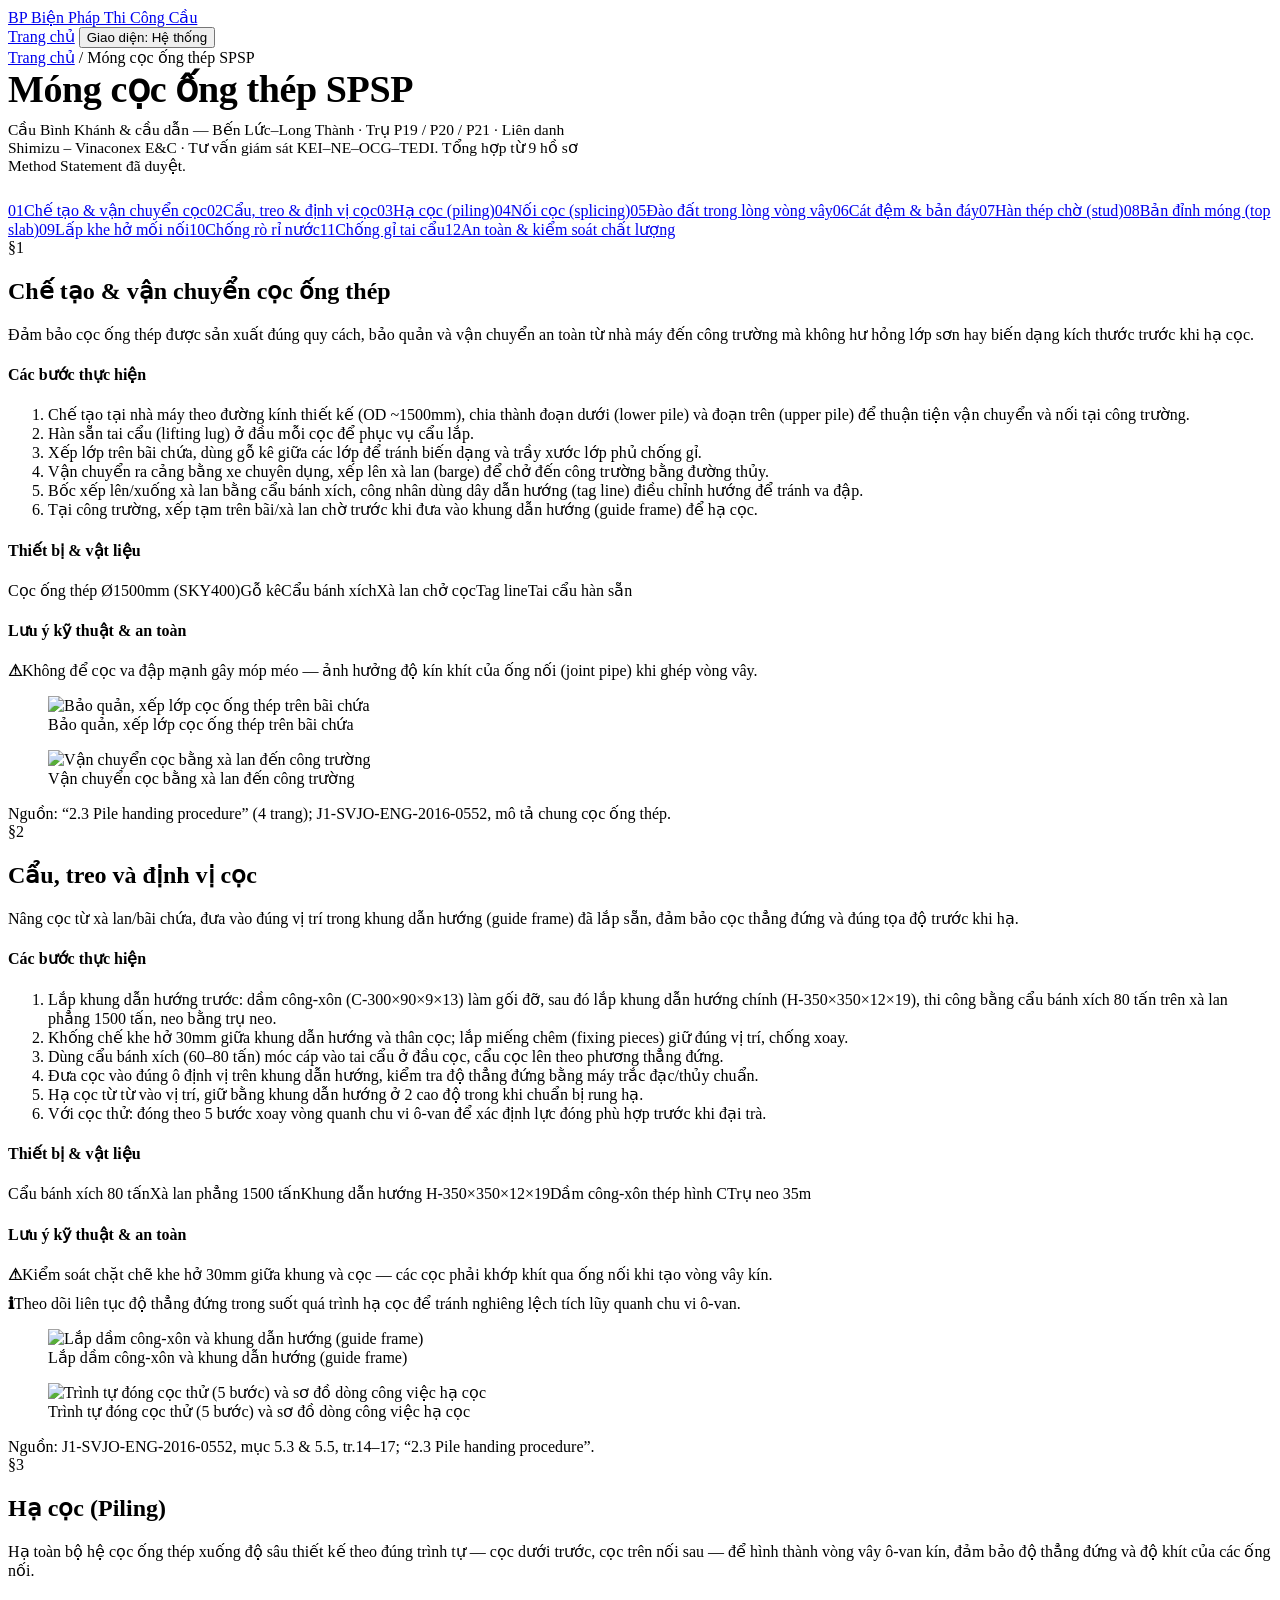
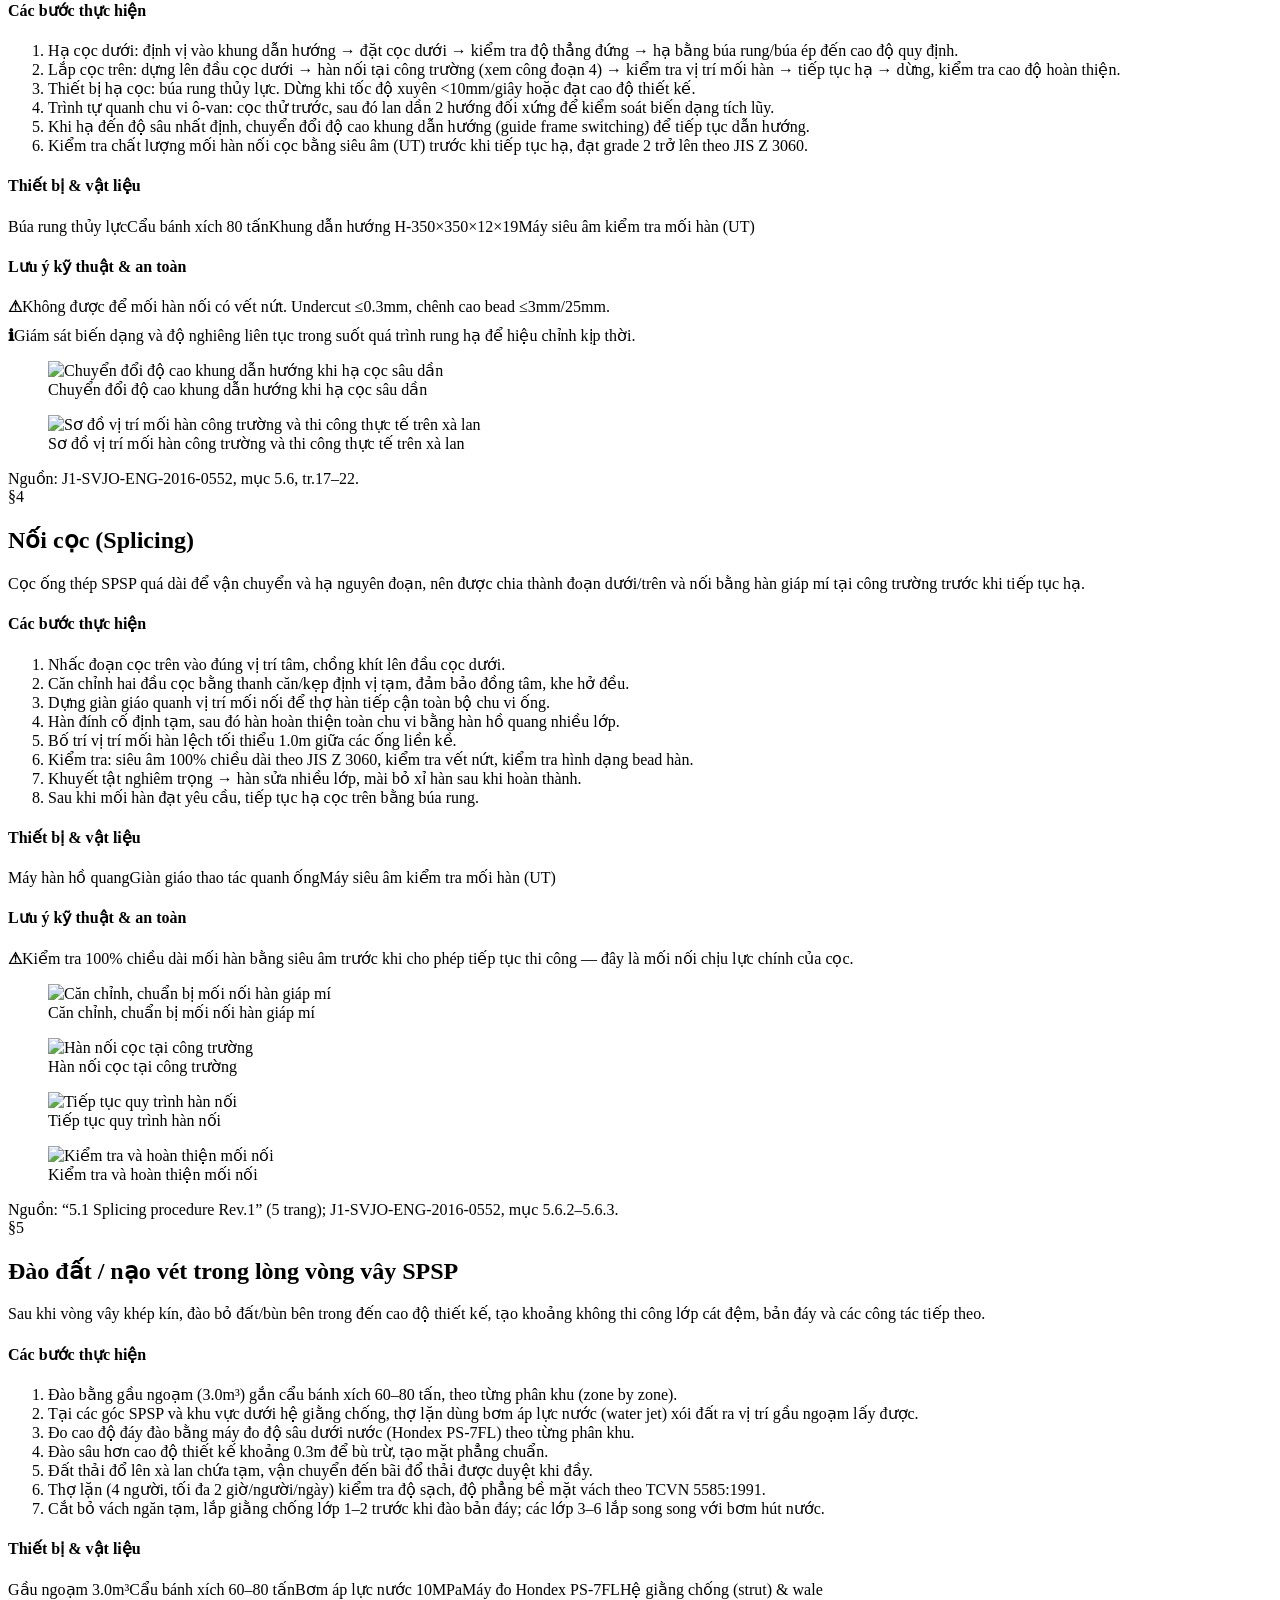
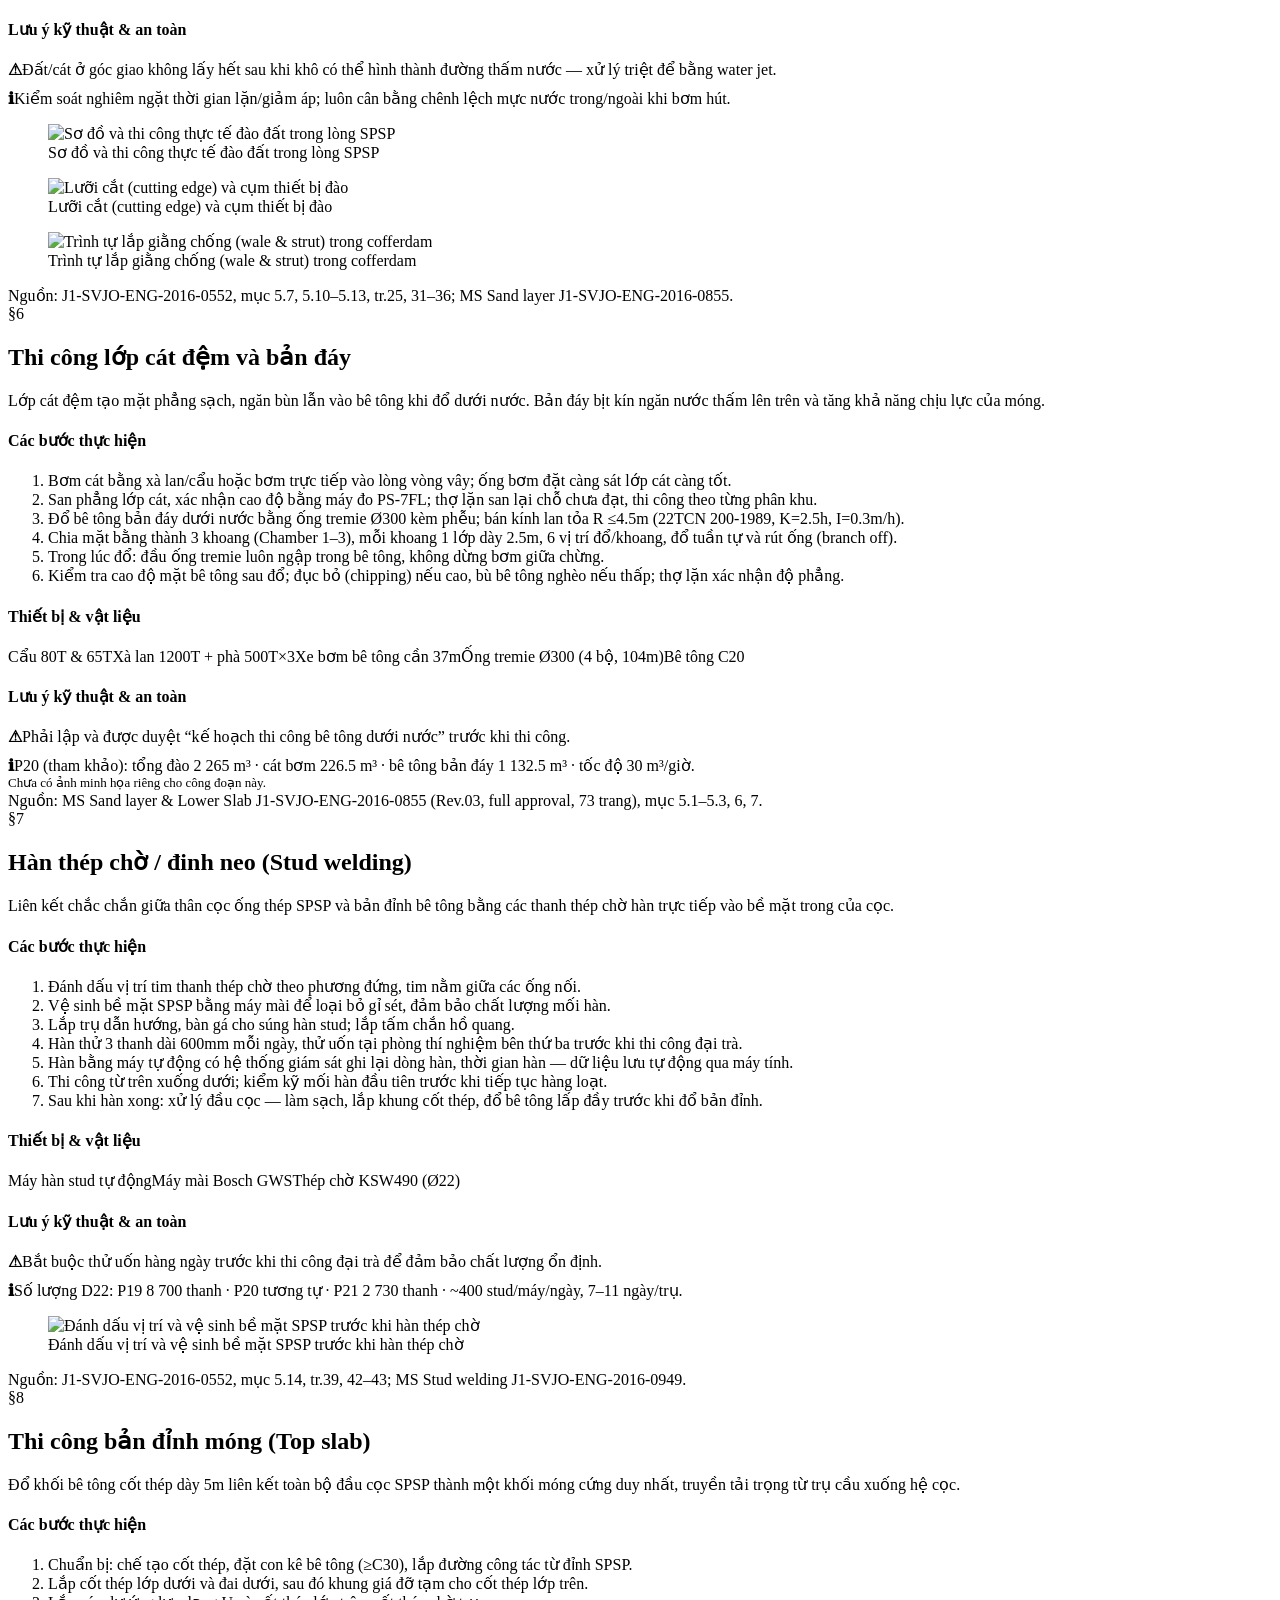
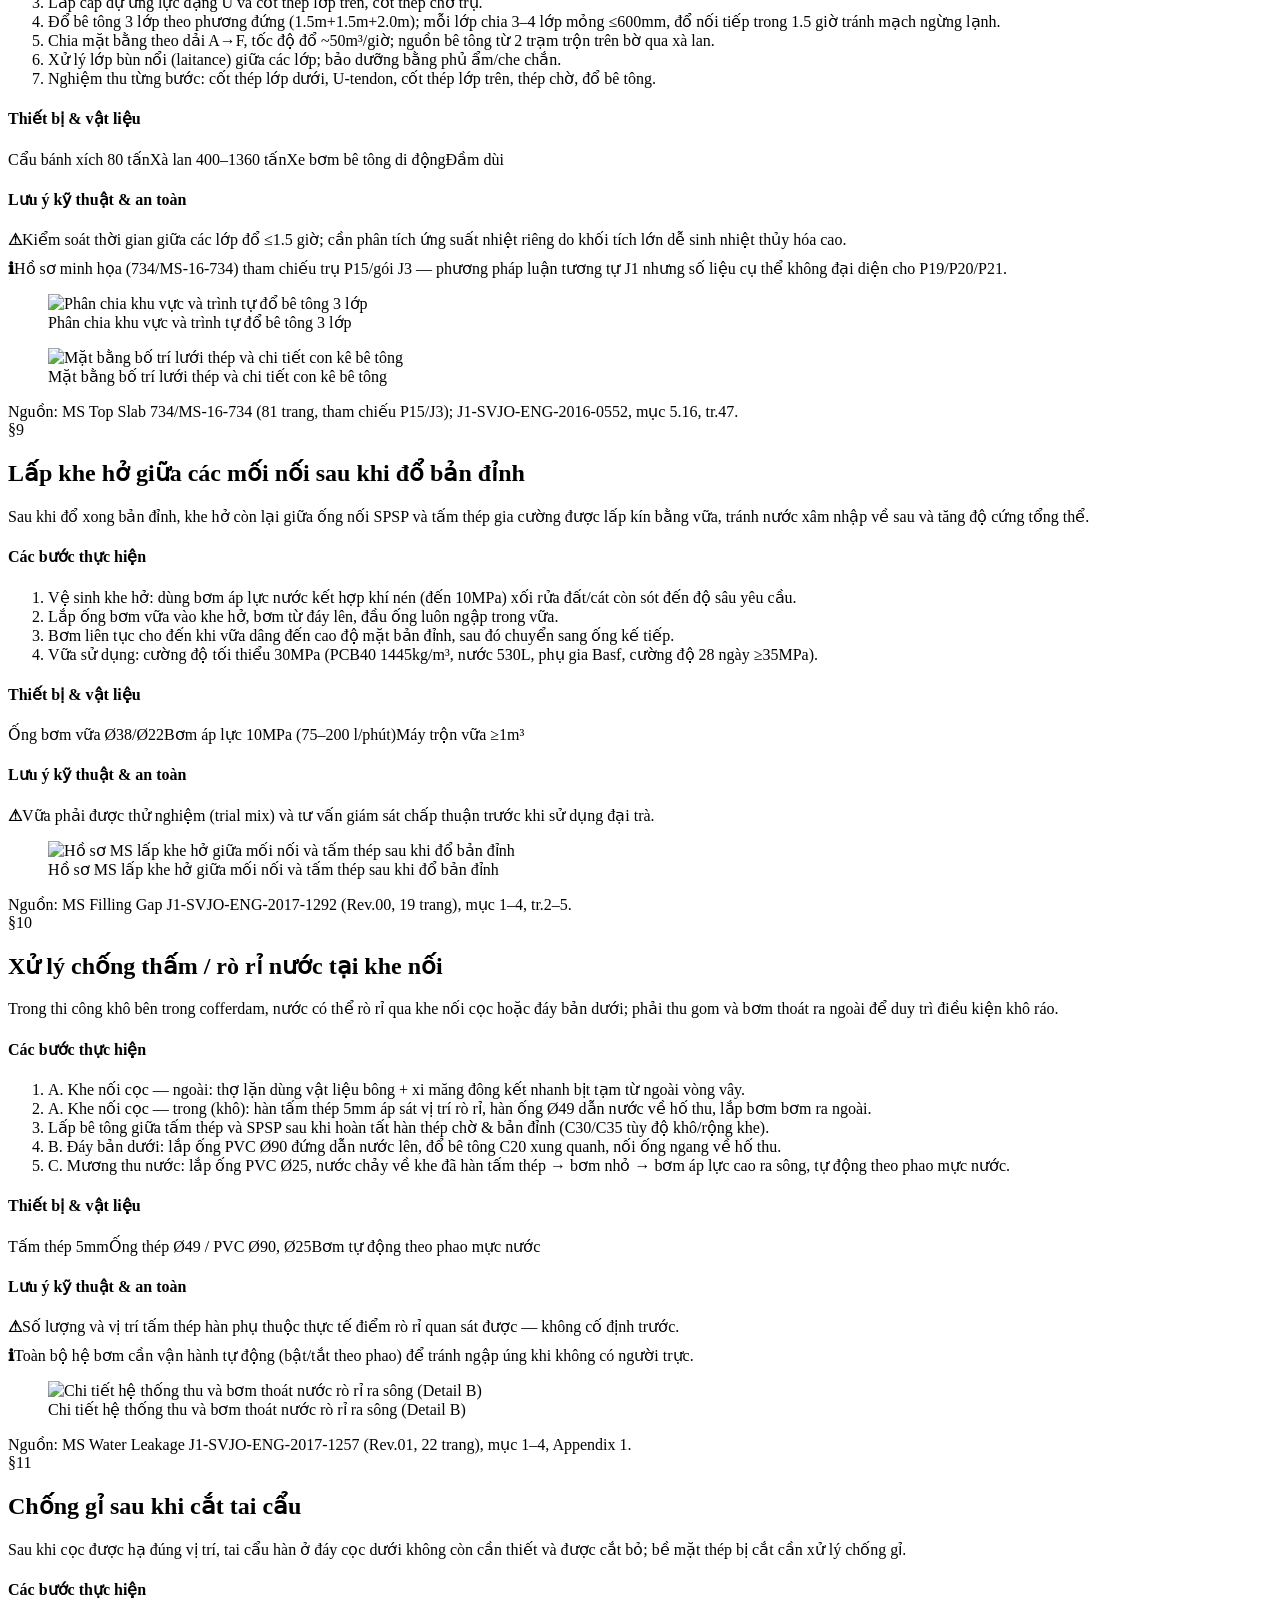
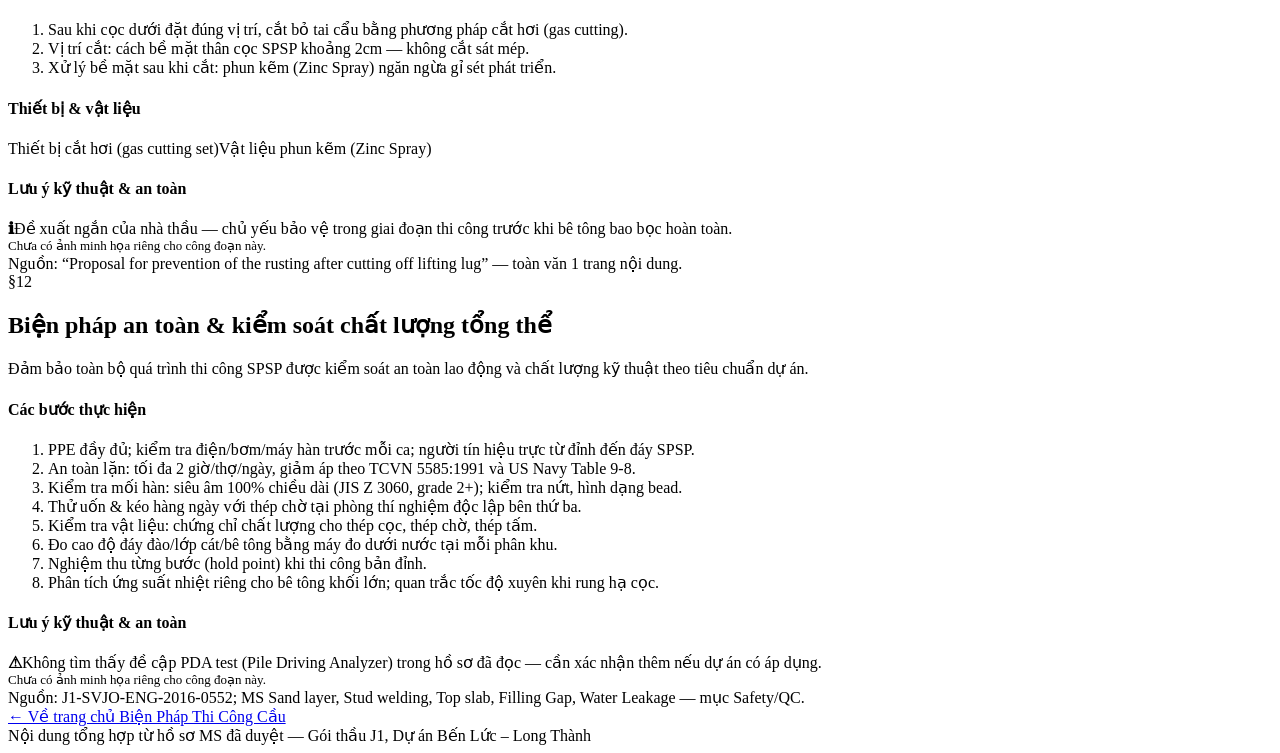
==== mong-spsp.html @ 9c96317c "Add files via upload" ====
<!doctype html>
<html lang="vi">
<head>
<meta charset="utf-8">
<meta name="viewport" content="width=device-width, initial-scale=1">
<title>Móng SPSP — Biện Pháp Thi Công Cầu</title>
<meta name="description" content="12 công đoạn thi công móng cọc ống thép SPSP: chế tạo, hạ cọc, nối cọc, đào lòng vòng vây, cát đệm & bản đáy, hàn thép chờ, bản đỉnh, chống thấm, an toàn & QC.">
<link rel="preconnect" href="https://fonts.googleapis.com">
<link rel="preconnect" href="https://fonts.gstatic.com" crossorigin>
<link href="https://fonts.googleapis.com/css2?family=IBM+Plex+Sans:wght@400;500;600;700&family=IBM+Plex+Mono:wght@400;500;600&display=swap" rel="stylesheet">
<link rel="stylesheet" href="assets/style.css">
</head>
<body>

<header class="site">
  <div class="wrap nav">
    <a class="brand" href="index.html">
      <span class="mark">BP</span>
      <span class="name">Biện Pháp Thi Công Cầu</span>
    </a>
    <nav class="nav-links">
      <a href="index.html">Trang chủ</a>
      <button class="theme-toggle" id="themeToggle" type="button">Giao diện: Hệ thống</button>
    </nav>
  </div>
</header>

<section class="stage-hero">
  <div class="wrap">
    <div class="crumb"><a href="index.html">Trang chủ</a> / Móng cọc ống thép SPSP</div>
    <h1 style="font-size:clamp(26px,4vw,38px);margin:0 0 10px;font-weight:700;letter-spacing:-.01em">Móng cọc ống thép SPSP</h1>
    <p style="color:var(--ink-soft);max-width:74ch;font-size:15.5px;margin:0 0 26px">
      Cầu Bình Khánh &amp; cầu dẫn — Bến Lức–Long Thành · Trụ P19 / P20 / P21 · Liên danh Shimizu – Vinaconex E&amp;C ·
      Tư vấn giám sát KEI–NE–OCG–TEDI. Tổng hợp từ 9 hồ sơ Method Statement đã duyệt.
    </p>
  </div>
</section>

<div class="wrap content-layout">
  <nav class="toc" id="toc"><a href="#s1" data-target="s1"><span class="n">01</span>Chế tạo &amp; vận chuyển cọc</a><a href="#s2" data-target="s2"><span class="n">02</span>Cẩu, treo &amp; định vị cọc</a><a href="#s3" data-target="s3"><span class="n">03</span>Hạ cọc (piling)</a><a href="#s4" data-target="s4"><span class="n">04</span>Nối cọc (splicing)</a><a href="#s5" data-target="s5"><span class="n">05</span>Đào đất trong lòng vòng vây</a><a href="#s6" data-target="s6"><span class="n">06</span>Cát đệm &amp; bản đáy</a><a href="#s7" data-target="s7"><span class="n">07</span>Hàn thép chờ (stud)</a><a href="#s8" data-target="s8"><span class="n">08</span>Bản đỉnh móng (top slab)</a><a href="#s9" data-target="s9"><span class="n">09</span>Lấp khe hở mối nối</a><a href="#s10" data-target="s10"><span class="n">10</span>Chống rò rỉ nước</a><a href="#s11" data-target="s11"><span class="n">11</span>Chống gỉ tai cẩu</a><a href="#s12" data-target="s12"><span class="n">12</span>An toàn &amp; kiểm soát chất lượng</a></nav>
  <div>
    
  <article class="stage-block" id="s1">
    <div class="stage-block-head"><span class="idx">§1</span><h2>Chế tạo &amp; vận chuyển cọc ống thép</h2></div>
    <p class="stage-purpose">Đảm bảo cọc ống thép được sản xuất đúng quy cách, bảo quản và vận chuyển an toàn từ nhà máy đến công trường mà không hư hỏng lớp sơn hay biến dạng kích thước trước khi hạ cọc.</p>
    <div class="grid2">
      <div>
        <div class="card"><h4>Các bước thực hiện</h4><ol class="steps"><li>Chế tạo tại nhà máy theo đường kính thiết kế (OD ~1500mm), chia thành đoạn dưới (lower pile) và đoạn trên (upper pile) để thuận tiện vận chuyển và nối tại công trường.</li><li>Hàn sẵn tai cẩu (lifting lug) ở đầu mỗi cọc để phục vụ cẩu lắp.</li><li>Xếp lớp trên bãi chứa, dùng gỗ kê giữa các lớp để tránh biến dạng và trầy xước lớp phủ chống gỉ.</li><li>Vận chuyển ra cảng bằng xe chuyên dụng, xếp lên xà lan (barge) để chở đến công trường bằng đường thủy.</li><li>Bốc xếp lên/xuống xà lan bằng cẩu bánh xích, công nhân dùng dây dẫn hướng (tag line) điều chỉnh hướng để tránh va đập.</li><li>Tại công trường, xếp tạm trên bãi/xà lan chờ trước khi đưa vào khung dẫn hướng (guide frame) để hạ cọc.</li></ol></div>
        <div class="card"><h4>Thiết bị &amp; vật liệu</h4><div class="tag-row"><span class="tag">Cọc ống thép Ø1500mm (SKY400)</span><span class="tag">Gỗ kê</span><span class="tag">Cẩu bánh xích</span><span class="tag">Xà lan chở cọc</span><span class="tag">Tag line</span><span class="tag">Tai cẩu hàn sẵn</span></div></div>
        <div class="card"><h4>Lưu ý kỹ thuật &amp; an toàn</h4><div style="display:flex;flex-direction:column;gap:10px"><div class="note"><b>⚠</b><span>Không để cọc va đập mạnh gây móp méo — ảnh hưởng độ kín khít của ống nối (joint pipe) khi ghép vòng vây.</span></div></div></div>
      </div>
      <div><div class="fig-stack"><figure class="figure"><img src="images/21_bao_quan_luutru_coc_thep.jpg" alt="Bảo quản, xếp lớp cọc ống thép trên bãi chứa" loading="lazy"><figcaption>Bảo quản, xếp lớp cọc ống thép trên bãi chứa</figcaption></figure><figure class="figure"><img src="images/22_van_chuyen_coc_bang_xalan.jpg" alt="Vận chuyển cọc bằng xà lan đến công trường" loading="lazy"><figcaption>Vận chuyển cọc bằng xà lan đến công trường</figcaption></figure></div></div>
    </div>
    <div class="src-line">Nguồn: “2.3 Pile handing procedure” (4 trang); J1-SVJO-ENG-2016-0552, mô tả chung cọc ống thép.</div>
  </article>
  
  <article class="stage-block" id="s2">
    <div class="stage-block-head"><span class="idx">§2</span><h2>Cẩu, treo và định vị cọc</h2></div>
    <p class="stage-purpose">Nâng cọc từ xà lan/bãi chứa, đưa vào đúng vị trí trong khung dẫn hướng (guide frame) đã lắp sẵn, đảm bảo cọc thẳng đứng và đúng tọa độ trước khi hạ.</p>
    <div class="grid2">
      <div>
        <div class="card"><h4>Các bước thực hiện</h4><ol class="steps"><li>Lắp khung dẫn hướng trước: dầm công-xôn (C-300×90×9×13) làm gối đỡ, sau đó lắp khung dẫn hướng chính (H-350×350×12×19), thi công bằng cẩu bánh xích 80 tấn trên xà lan phẳng 1500 tấn, neo bằng trụ neo.</li><li>Khống chế khe hở 30mm giữa khung dẫn hướng và thân cọc; lắp miếng chêm (fixing pieces) giữ đúng vị trí, chống xoay.</li><li>Dùng cẩu bánh xích (60–80 tấn) móc cáp vào tai cẩu ở đầu cọc, cẩu cọc lên theo phương thẳng đứng.</li><li>Đưa cọc vào đúng ô định vị trên khung dẫn hướng, kiểm tra độ thẳng đứng bằng máy trắc đạc/thủy chuẩn.</li><li>Hạ cọc từ từ vào vị trí, giữ bằng khung dẫn hướng ở 2 cao độ trong khi chuẩn bị rung hạ.</li><li>Với cọc thử: đóng theo 5 bước xoay vòng quanh chu vi ô-van để xác định lực đóng phù hợp trước khi đại trà.</li></ol></div>
        <div class="card"><h4>Thiết bị &amp; vật liệu</h4><div class="tag-row"><span class="tag">Cẩu bánh xích 80 tấn</span><span class="tag">Xà lan phẳng 1500 tấn</span><span class="tag">Khung dẫn hướng H-350×350×12×19</span><span class="tag">Dầm công-xôn thép hình C</span><span class="tag">Trụ neo 35m</span></div></div>
        <div class="card"><h4>Lưu ý kỹ thuật &amp; an toàn</h4><div style="display:flex;flex-direction:column;gap:10px"><div class="note"><b>⚠</b><span>Kiểm soát chặt chẽ khe hở 30mm giữa khung và cọc — các cọc phải khớp khít qua ống nối khi tạo vòng vây kín.</span></div><div class="note ok"><b>ℹ</b><span>Theo dõi liên tục độ thẳng đứng trong suốt quá trình hạ cọc để tránh nghiêng lệch tích lũy quanh chu vi ô-van.</span></div></div></div>
      </div>
      <div><div class="fig-stack"><figure class="figure"><img src="images/06_lap_guide_frame_dinhvi_coc.jpg" alt="Lắp dầm công-xôn và khung dẫn hướng (guide frame)" loading="lazy"><figcaption>Lắp dầm công-xôn và khung dẫn hướng (guide frame)</figcaption></figure><figure class="figure"><img src="images/07_thutu_thi_coc_thu_va_luuluong.jpg" alt="Trình tự đóng cọc thử (5 bước) và sơ đồ dòng công việc hạ cọc" loading="lazy"><figcaption>Trình tự đóng cọc thử (5 bước) và sơ đồ dòng công việc hạ cọc</figcaption></figure></div></div>
    </div>
    <div class="src-line">Nguồn: J1-SVJO-ENG-2016-0552, mục 5.3 &amp; 5.5, tr.14–17; “2.3 Pile handing procedure”.</div>
  </article>
  
  <article class="stage-block" id="s3">
    <div class="stage-block-head"><span class="idx">§3</span><h2>Hạ cọc (Piling)</h2></div>
    <p class="stage-purpose">Hạ toàn bộ hệ cọc ống thép xuống độ sâu thiết kế theo đúng trình tự — cọc dưới trước, cọc trên nối sau — để hình thành vòng vây ô-van kín, đảm bảo độ thẳng đứng và độ khít của các ống nối.</p>
    <div class="grid2">
      <div>
        <div class="card"><h4>Các bước thực hiện</h4><ol class="steps"><li>Hạ cọc dưới: định vị vào khung dẫn hướng → đặt cọc dưới → kiểm tra độ thẳng đứng → hạ bằng búa rung/búa ép đến cao độ quy định.</li><li>Lắp cọc trên: dựng lên đầu cọc dưới → hàn nối tại công trường (xem công đoạn 4) → kiểm tra vị trí mối hàn → tiếp tục hạ → dừng, kiểm tra cao độ hoàn thiện.</li><li>Thiết bị hạ cọc: búa rung thủy lực. Dừng khi tốc độ xuyên &lt;10mm/giây hoặc đạt cao độ thiết kế.</li><li>Trình tự quanh chu vi ô-van: cọc thử trước, sau đó lan dần 2 hướng đối xứng để kiểm soát biến dạng tích lũy.</li><li>Khi hạ đến độ sâu nhất định, chuyển đổi độ cao khung dẫn hướng (guide frame switching) để tiếp tục dẫn hướng.</li><li>Kiểm tra chất lượng mối hàn nối cọc bằng siêu âm (UT) trước khi tiếp tục hạ, đạt grade 2 trở lên theo JIS Z 3060.</li></ol></div>
        <div class="card"><h4>Thiết bị &amp; vật liệu</h4><div class="tag-row"><span class="tag">Búa rung thủy lực</span><span class="tag">Cẩu bánh xích 80 tấn</span><span class="tag">Khung dẫn hướng H-350×350×12×19</span><span class="tag">Máy siêu âm kiểm tra mối hàn (UT)</span></div></div>
        <div class="card"><h4>Lưu ý kỹ thuật &amp; an toàn</h4><div style="display:flex;flex-direction:column;gap:10px"><div class="note"><b>⚠</b><span>Không được để mối hàn nối có vết nứt. Undercut ≤0.3mm, chênh cao bead ≤3mm/25mm.</span></div><div class="note ok"><b>ℹ</b><span>Giám sát biến dạng và độ nghiêng liên tục trong suốt quá trình rung hạ để hiệu chỉnh kịp thời.</span></div></div></div>
      </div>
      <div><div class="fig-stack"><figure class="figure"><img src="images/09_chuyendoi_khunghuong_giuacoc.jpg" alt="Chuyển đổi độ cao khung dẫn hướng khi hạ cọc sâu dần" loading="lazy"><figcaption>Chuyển đổi độ cao khung dẫn hướng khi hạ cọc sâu dần</figcaption></figure><figure class="figure"><img src="images/08_hasitecoc_thuctehientruong.jpg" alt="Sơ đồ vị trí mối hàn công trường và thi công thực tế trên xà lan" loading="lazy"><figcaption>Sơ đồ vị trí mối hàn công trường và thi công thực tế trên xà lan</figcaption></figure></div></div>
    </div>
    <div class="src-line">Nguồn: J1-SVJO-ENG-2016-0552, mục 5.6, tr.17–22.</div>
  </article>
  
  <article class="stage-block" id="s4">
    <div class="stage-block-head"><span class="idx">§4</span><h2>Nối cọc (Splicing)</h2></div>
    <p class="stage-purpose">Cọc ống thép SPSP quá dài để vận chuyển và hạ nguyên đoạn, nên được chia thành đoạn dưới/trên và nối bằng hàn giáp mí tại công trường trước khi tiếp tục hạ.</p>
    <div class="grid2">
      <div>
        <div class="card"><h4>Các bước thực hiện</h4><ol class="steps"><li>Nhấc đoạn cọc trên vào đúng vị trí tâm, chồng khít lên đầu cọc dưới.</li><li>Căn chỉnh hai đầu cọc bằng thanh căn/kẹp định vị tạm, đảm bảo đồng tâm, khe hở đều.</li><li>Dựng giàn giáo quanh vị trí mối nối để thợ hàn tiếp cận toàn bộ chu vi ống.</li><li>Hàn đính cố định tạm, sau đó hàn hoàn thiện toàn chu vi bằng hàn hồ quang nhiều lớp.</li><li>Bố trí vị trí mối hàn lệch tối thiểu 1.0m giữa các ống liền kề.</li><li>Kiểm tra: siêu âm 100% chiều dài theo JIS Z 3060, kiểm tra vết nứt, kiểm tra hình dạng bead hàn.</li><li>Khuyết tật nghiêm trọng → hàn sửa nhiều lớp, mài bỏ xỉ hàn sau khi hoàn thành.</li><li>Sau khi mối hàn đạt yêu cầu, tiếp tục hạ cọc trên bằng búa rung.</li></ol></div>
        <div class="card"><h4>Thiết bị &amp; vật liệu</h4><div class="tag-row"><span class="tag">Máy hàn hồ quang</span><span class="tag">Giàn giáo thao tác quanh ống</span><span class="tag">Máy siêu âm kiểm tra mối hàn (UT)</span></div></div>
        <div class="card"><h4>Lưu ý kỹ thuật &amp; an toàn</h4><div style="display:flex;flex-direction:column;gap:10px"><div class="note"><b>⚠</b><span>Kiểm tra 100% chiều dài mối hàn bằng siêu âm trước khi cho phép tiếp tục thi công — đây là mối nối chịu lực chính của cọc.</span></div></div></div>
      </div>
      <div><div class="fig-stack"><figure class="figure"><img src="images/04_quytrinh_noi_coc_hangang_1.jpg" alt="Căn chỉnh, chuẩn bị mối nối hàn giáp mí" loading="lazy"><figcaption>Căn chỉnh, chuẩn bị mối nối hàn giáp mí</figcaption></figure><figure class="figure"><img src="images/05_quytrinh_noi_coc_hangang_2.jpg" alt="Hàn nối cọc tại công trường" loading="lazy"><figcaption>Hàn nối cọc tại công trường</figcaption></figure><figure class="figure"><img src="images/19_quytrinh_noi_coc_hangang_3.jpg" alt="Tiếp tục quy trình hàn nối" loading="lazy"><figcaption>Tiếp tục quy trình hàn nối</figcaption></figure><figure class="figure"><img src="images/20_quytrinh_noi_coc_hangang_4.jpg" alt="Kiểm tra và hoàn thiện mối nối" loading="lazy"><figcaption>Kiểm tra và hoàn thiện mối nối</figcaption></figure></div></div>
    </div>
    <div class="src-line">Nguồn: “5.1 Splicing procedure Rev.1” (5 trang); J1-SVJO-ENG-2016-0552, mục 5.6.2–5.6.3.</div>
  </article>
  
  <article class="stage-block" id="s5">
    <div class="stage-block-head"><span class="idx">§5</span><h2>Đào đất / nạo vét trong lòng vòng vây SPSP</h2></div>
    <p class="stage-purpose">Sau khi vòng vây khép kín, đào bỏ đất/bùn bên trong đến cao độ thiết kế, tạo khoảng không thi công lớp cát đệm, bản đáy và các công tác tiếp theo.</p>
    <div class="grid2">
      <div>
        <div class="card"><h4>Các bước thực hiện</h4><ol class="steps"><li>Đào bằng gầu ngoạm (3.0m³) gắn cẩu bánh xích 60–80 tấn, theo từng phân khu (zone by zone).</li><li>Tại các góc SPSP và khu vực dưới hệ giằng chống, thợ lặn dùng bơm áp lực nước (water jet) xói đất ra vị trí gầu ngoạm lấy được.</li><li>Đo cao độ đáy đào bằng máy đo độ sâu dưới nước (Hondex PS-7FL) theo từng phân khu.</li><li>Đào sâu hơn cao độ thiết kế khoảng 0.3m để bù trừ, tạo mặt phẳng chuẩn.</li><li>Đất thải đổ lên xà lan chứa tạm, vận chuyển đến bãi đổ thải được duyệt khi đầy.</li><li>Thợ lặn (4 người, tối đa 2 giờ/người/ngày) kiểm tra độ sạch, độ phẳng bề mặt vách theo TCVN 5585:1991.</li><li>Cắt bỏ vách ngăn tạm, lắp giằng chống lớp 1–2 trước khi đào bản đáy; các lớp 3–6 lắp song song với bơm hút nước.</li></ol></div>
        <div class="card"><h4>Thiết bị &amp; vật liệu</h4><div class="tag-row"><span class="tag">Gầu ngoạm 3.0m³</span><span class="tag">Cẩu bánh xích 60–80 tấn</span><span class="tag">Bơm áp lực nước 10MPa</span><span class="tag">Máy đo Hondex PS-7FL</span><span class="tag">Hệ giằng chống (strut) &amp; wale</span></div></div>
        <div class="card"><h4>Lưu ý kỹ thuật &amp; an toàn</h4><div style="display:flex;flex-direction:column;gap:10px"><div class="note"><b>⚠</b><span>Đất/cát ở góc giao không lấy hết sau khi khô có thể hình thành đường thấm nước — xử lý triệt để bằng water jet.</span></div><div class="note ok"><b>ℹ</b><span>Kiểm soát nghiêm ngặt thời gian lặn/giảm áp; luôn cân bằng chênh lệch mực nước trong/ngoài khi bơm hút.</span></div></div></div>
      </div>
      <div><div class="fig-stack"><figure class="figure"><img src="images/10_thutu_dao_va_do_betong_trong_long_spsp.jpg" alt="Sơ đồ và thi công thực tế đào đất trong lòng SPSP" loading="lazy"><figcaption>Sơ đồ và thi công thực tế đào đất trong lòng SPSP</figcaption></figure><figure class="figure"><img src="images/11_thietbi_dao_cattingedge_hientruong.jpg" alt="Lưỡi cắt (cutting edge) và cụm thiết bị đào" loading="lazy"><figcaption>Lưỡi cắt (cutting edge) và cụm thiết bị đào</figcaption></figure><figure class="figure"><img src="images/12_lap_dat_thanhchong_giangchong_cofferdam.jpg" alt="Trình tự lắp giằng chống (wale &amp; strut) trong cofferdam" loading="lazy"><figcaption>Trình tự lắp giằng chống (wale &amp; strut) trong cofferdam</figcaption></figure></div></div>
    </div>
    <div class="src-line">Nguồn: J1-SVJO-ENG-2016-0552, mục 5.7, 5.10–5.13, tr.25, 31–36; MS Sand layer J1-SVJO-ENG-2016-0855.</div>
  </article>
  
  <article class="stage-block" id="s6">
    <div class="stage-block-head"><span class="idx">§6</span><h2>Thi công lớp cát đệm và bản đáy</h2></div>
    <p class="stage-purpose">Lớp cát đệm tạo mặt phẳng sạch, ngăn bùn lẫn vào bê tông khi đổ dưới nước. Bản đáy bịt kín ngăn nước thấm lên trên và tăng khả năng chịu lực của móng.</p>
    <div class="grid2">
      <div>
        <div class="card"><h4>Các bước thực hiện</h4><ol class="steps"><li>Bơm cát bằng xà lan/cẩu hoặc bơm trực tiếp vào lòng vòng vây; ống bơm đặt càng sát lớp cát càng tốt.</li><li>San phẳng lớp cát, xác nhận cao độ bằng máy đo PS-7FL; thợ lặn san lại chỗ chưa đạt, thi công theo từng phân khu.</li><li>Đổ bê tông bản đáy dưới nước bằng ống tremie Ø300 kèm phễu; bán kính lan tỏa R ≤4.5m (22TCN 200-1989, K=2.5h, I=0.3m/h).</li><li>Chia mặt bằng thành 3 khoang (Chamber 1–3), mỗi khoang 1 lớp dày 2.5m, 6 vị trí đổ/khoang, đổ tuần tự và rút ống (branch off).</li><li>Trong lúc đổ: đầu ống tremie luôn ngập trong bê tông, không dừng bơm giữa chừng.</li><li>Kiểm tra cao độ mặt bê tông sau đổ; đục bỏ (chipping) nếu cao, bù bê tông nghèo nếu thấp; thợ lặn xác nhận độ phẳng.</li></ol></div>
        <div class="card"><h4>Thiết bị &amp; vật liệu</h4><div class="tag-row"><span class="tag">Cẩu 80T &amp; 65T</span><span class="tag">Xà lan 1200T + phà 500T×3</span><span class="tag">Xe bơm bê tông cần 37m</span><span class="tag">Ống tremie Ø300 (4 bộ, 104m)</span><span class="tag">Bê tông C20</span></div></div>
        <div class="card"><h4>Lưu ý kỹ thuật &amp; an toàn</h4><div style="display:flex;flex-direction:column;gap:10px"><div class="note"><b>⚠</b><span>Phải lập và được duyệt “kế hoạch thi công bê tông dưới nước” trước khi thi công.</span></div><div class="note ok"><b>ℹ</b><span>P20 (tham khảo): tổng đào 2 265 m³ · cát bơm 226.5 m³ · bê tông bản đáy 1 132.5 m³ · tốc độ 30 m³/giờ.</span></div></div></div>
      </div>
      <div><div class="card" style="color:var(--ink-mute);font-size:13px">Chưa có ảnh minh họa riêng cho công đoạn này.</div></div>
    </div>
    <div class="src-line">Nguồn: MS Sand layer &amp; Lower Slab J1-SVJO-ENG-2016-0855 (Rev.03, full approval, 73 trang), mục 5.1–5.3, 6, 7.</div>
  </article>
  
  <article class="stage-block" id="s7">
    <div class="stage-block-head"><span class="idx">§7</span><h2>Hàn thép chờ / đinh neo (Stud welding)</h2></div>
    <p class="stage-purpose">Liên kết chắc chắn giữa thân cọc ống thép SPSP và bản đỉnh bê tông bằng các thanh thép chờ hàn trực tiếp vào bề mặt trong của cọc.</p>
    <div class="grid2">
      <div>
        <div class="card"><h4>Các bước thực hiện</h4><ol class="steps"><li>Đánh dấu vị trí tim thanh thép chờ theo phương đứng, tim nằm giữa các ống nối.</li><li>Vệ sinh bề mặt SPSP bằng máy mài để loại bỏ gỉ sét, đảm bảo chất lượng mối hàn.</li><li>Lắp trụ dẫn hướng, bàn gá cho súng hàn stud; lắp tấm chắn hồ quang.</li><li>Hàn thử 3 thanh dài 600mm mỗi ngày, thử uốn tại phòng thí nghiệm bên thứ ba trước khi thi công đại trà.</li><li>Hàn bằng máy tự động có hệ thống giám sát ghi lại dòng hàn, thời gian hàn — dữ liệu lưu tự động qua máy tính.</li><li>Thi công từ trên xuống dưới; kiểm kỹ mối hàn đầu tiên trước khi tiếp tục hàng loạt.</li><li>Sau khi hàn xong: xử lý đầu cọc — làm sạch, lắp khung cốt thép, đổ bê tông lấp đầy trước khi đổ bản đỉnh.</li></ol></div>
        <div class="card"><h4>Thiết bị &amp; vật liệu</h4><div class="tag-row"><span class="tag">Máy hàn stud tự động</span><span class="tag">Máy mài Bosch GWS</span><span class="tag">Thép chờ KSW490 (Ø22)</span></div></div>
        <div class="card"><h4>Lưu ý kỹ thuật &amp; an toàn</h4><div style="display:flex;flex-direction:column;gap:10px"><div class="note"><b>⚠</b><span>Bắt buộc thử uốn hàng ngày trước khi thi công đại trà để đảm bảo chất lượng ổn định.</span></div><div class="note ok"><b>ℹ</b><span>Số lượng D22: P19 8 700 thanh · P20 tương tự · P21 2 730 thanh · ~400 stud/máy/ngày, 7–11 ngày/trụ.</span></div></div></div>
      </div>
      <div><div class="fig-stack"><figure class="figure"><img src="images/13_hantru_danhdau_vesinh_be_matspsp.jpg" alt="Đánh dấu vị trí và vệ sinh bề mặt SPSP trước khi hàn thép chờ" loading="lazy"><figcaption>Đánh dấu vị trí và vệ sinh bề mặt SPSP trước khi hàn thép chờ</figcaption></figure></div></div>
    </div>
    <div class="src-line">Nguồn: J1-SVJO-ENG-2016-0552, mục 5.14, tr.39, 42–43; MS Stud welding J1-SVJO-ENG-2016-0949.</div>
  </article>
  
  <article class="stage-block" id="s8">
    <div class="stage-block-head"><span class="idx">§8</span><h2>Thi công bản đỉnh móng (Top slab)</h2></div>
    <p class="stage-purpose">Đổ khối bê tông cốt thép dày 5m liên kết toàn bộ đầu cọc SPSP thành một khối móng cứng duy nhất, truyền tải trọng từ trụ cầu xuống hệ cọc.</p>
    <div class="grid2">
      <div>
        <div class="card"><h4>Các bước thực hiện</h4><ol class="steps"><li>Chuẩn bị: chế tạo cốt thép, đặt con kê bê tông (≥C30), lắp đường công tác từ đỉnh SPSP.</li><li>Lắp cốt thép lớp dưới và đai dưới, sau đó khung giá đỡ tạm cho cốt thép lớp trên.</li><li>Lắp cáp dự ứng lực dạng U và cốt thép lớp trên, cốt thép chờ trụ.</li><li>Đổ bê tông 3 lớp theo phương đứng (1.5m+1.5m+2.0m); mỗi lớp chia 3–4 lớp mỏng ≤600mm, đổ nối tiếp trong 1.5 giờ tránh mạch ngừng lạnh.</li><li>Chia mặt bằng theo dải A→F, tốc độ đổ ~50m³/giờ; nguồn bê tông từ 2 trạm trộn trên bờ qua xà lan.</li><li>Xử lý lớp bùn nổi (laitance) giữa các lớp; bảo dưỡng bằng phủ ẩm/che chắn.</li><li>Nghiệm thu từng bước: cốt thép lớp dưới, U-tendon, cốt thép lớp trên, thép chờ, đổ bê tông.</li></ol></div>
        <div class="card"><h4>Thiết bị &amp; vật liệu</h4><div class="tag-row"><span class="tag">Cẩu bánh xích 80 tấn</span><span class="tag">Xà lan 400–1360 tấn</span><span class="tag">Xe bơm bê tông di động</span><span class="tag">Đầm dùi</span></div></div>
        <div class="card"><h4>Lưu ý kỹ thuật &amp; an toàn</h4><div style="display:flex;flex-direction:column;gap:10px"><div class="note"><b>⚠</b><span>Kiểm soát thời gian giữa các lớp đổ ≤1.5 giờ; cần phân tích ứng suất nhiệt riêng do khối tích lớn dễ sinh nhiệt thủy hóa cao.</span></div><div class="note ok"><b>ℹ</b><span>Hồ sơ minh họa (734/MS-16-734) tham chiếu trụ P15/gói J3 — phương pháp luận tương tự J1 nhưng số liệu cụ thể không đại diện cho P19/P20/P21.</span></div></div></div>
      </div>
      <div><div class="fig-stack"><figure class="figure"><img src="images/15_phanchia_lop_do_betong_bandinh.jpg" alt="Phân chia khu vực và trình tự đổ bê tông 3 lớp" loading="lazy"><figcaption>Phân chia khu vực và trình tự đổ bê tông 3 lớp</figcaption></figure><figure class="figure"><img src="images/16_mattbang_bo_tri_thepbansan_bandinh.jpg" alt="Mặt bằng bố trí lưới thép và chi tiết con kê bê tông" loading="lazy"><figcaption>Mặt bằng bố trí lưới thép và chi tiết con kê bê tông</figcaption></figure></div></div>
    </div>
    <div class="src-line">Nguồn: MS Top Slab 734/MS-16-734 (81 trang, tham chiếu P15/J3); J1-SVJO-ENG-2016-0552, mục 5.16, tr.47.</div>
  </article>
  
  <article class="stage-block" id="s9">
    <div class="stage-block-head"><span class="idx">§9</span><h2>Lấp khe hở giữa các mối nối sau khi đổ bản đỉnh</h2></div>
    <p class="stage-purpose">Sau khi đổ xong bản đỉnh, khe hở còn lại giữa ống nối SPSP và tấm thép gia cường được lấp kín bằng vữa, tránh nước xâm nhập về sau và tăng độ cứng tổng thể.</p>
    <div class="grid2">
      <div>
        <div class="card"><h4>Các bước thực hiện</h4><ol class="steps"><li>Vệ sinh khe hở: dùng bơm áp lực nước kết hợp khí nén (đến 10MPa) xối rửa đất/cát còn sót đến độ sâu yêu cầu.</li><li>Lắp ống bơm vữa vào khe hở, bơm từ đáy lên, đầu ống luôn ngập trong vữa.</li><li>Bơm liên tục cho đến khi vữa dâng đến cao độ mặt bản đỉnh, sau đó chuyển sang ống kế tiếp.</li><li>Vữa sử dụng: cường độ tối thiểu 30MPa (PCB40 1445kg/m³, nước 530L, phụ gia Basf, cường độ 28 ngày ≥35MPa).</li></ol></div>
        <div class="card"><h4>Thiết bị &amp; vật liệu</h4><div class="tag-row"><span class="tag">Ống bơm vữa Ø38/Ø22</span><span class="tag">Bơm áp lực 10MPa (75–200 l/phút)</span><span class="tag">Máy trộn vữa ≥1m³</span></div></div>
        <div class="card"><h4>Lưu ý kỹ thuật &amp; an toàn</h4><div style="display:flex;flex-direction:column;gap:10px"><div class="note"><b>⚠</b><span>Vữa phải được thử nghiệm (trial mix) và tư vấn giám sát chấp thuận trước khi sử dụng đại trà.</span></div></div></div>
      </div>
      <div><div class="fig-stack"><figure class="figure"><img src="images/17_bia_ho_so_lap_khe_ho_moi_noi.jpg" alt="Hồ sơ MS lấp khe hở giữa mối nối và tấm thép sau khi đổ bản đỉnh" loading="lazy"><figcaption>Hồ sơ MS lấp khe hở giữa mối nối và tấm thép sau khi đổ bản đỉnh</figcaption></figure></div></div>
    </div>
    <div class="src-line">Nguồn: MS Filling Gap J1-SVJO-ENG-2017-1292 (Rev.00, 19 trang), mục 1–4, tr.2–5.</div>
  </article>
  
  <article class="stage-block" id="s10">
    <div class="stage-block-head"><span class="idx">§10</span><h2>Xử lý chống thấm / rò rỉ nước tại khe nối</h2></div>
    <p class="stage-purpose">Trong thi công khô bên trong cofferdam, nước có thể rò rỉ qua khe nối cọc hoặc đáy bản dưới; phải thu gom và bơm thoát ra ngoài để duy trì điều kiện khô ráo.</p>
    <div class="grid2">
      <div>
        <div class="card"><h4>Các bước thực hiện</h4><ol class="steps"><li>A. Khe nối cọc — ngoài: thợ lặn dùng vật liệu bông + xi măng đông kết nhanh bịt tạm từ ngoài vòng vây.</li><li>A. Khe nối cọc — trong (khô): hàn tấm thép 5mm áp sát vị trí rò rỉ, hàn ống Ø49 dẫn nước về hố thu, lắp bơm bơm ra ngoài.</li><li>Lấp bê tông giữa tấm thép và SPSP sau khi hoàn tất hàn thép chờ &amp; bản đỉnh (C30/C35 tùy độ khô/rộng khe).</li><li>B. Đáy bản dưới: lắp ống PVC Ø90 đứng dẫn nước lên, đổ bê tông C20 xung quanh, nối ống ngang về hố thu.</li><li>C. Mương thu nước: lắp ống PVC Ø25, nước chảy về khe đã hàn tấm thép → bơm nhỏ → bơm áp lực cao ra sông, tự động theo phao mực nước.</li></ol></div>
        <div class="card"><h4>Thiết bị &amp; vật liệu</h4><div class="tag-row"><span class="tag">Tấm thép 5mm</span><span class="tag">Ống thép Ø49 / PVC Ø90, Ø25</span><span class="tag">Bơm tự động theo phao mực nước</span></div></div>
        <div class="card"><h4>Lưu ý kỹ thuật &amp; an toàn</h4><div style="display:flex;flex-direction:column;gap:10px"><div class="note"><b>⚠</b><span>Số lượng và vị trí tấm thép hàn phụ thuộc thực tế điểm rò rỉ quan sát được — không cố định trước.</span></div><div class="note ok"><b>ℹ</b><span>Toàn bộ hệ bơm cần vận hành tự động (bật/tắt theo phao) để tránh ngập úng khi không có người trực.</span></div></div></div>
      </div>
      <div><div class="fig-stack"><figure class="figure"><img src="images/18_chi_tiet_thu_nuoc_ro_ri_detailB.jpg" alt="Chi tiết hệ thống thu và bơm thoát nước rò rỉ ra sông (Detail B)" loading="lazy"><figcaption>Chi tiết hệ thống thu và bơm thoát nước rò rỉ ra sông (Detail B)</figcaption></figure></div></div>
    </div>
    <div class="src-line">Nguồn: MS Water Leakage J1-SVJO-ENG-2017-1257 (Rev.01, 22 trang), mục 1–4, Appendix 1.</div>
  </article>
  
  <article class="stage-block" id="s11">
    <div class="stage-block-head"><span class="idx">§11</span><h2>Chống gỉ sau khi cắt tai cẩu</h2></div>
    <p class="stage-purpose">Sau khi cọc được hạ đúng vị trí, tai cẩu hàn ở đáy cọc dưới không còn cần thiết và được cắt bỏ; bề mặt thép bị cắt cần xử lý chống gỉ.</p>
    <div class="grid2">
      <div>
        <div class="card"><h4>Các bước thực hiện</h4><ol class="steps"><li>Sau khi cọc dưới đặt đúng vị trí, cắt bỏ tai cẩu bằng phương pháp cắt hơi (gas cutting).</li><li>Vị trí cắt: cách bề mặt thân cọc SPSP khoảng 2cm — không cắt sát mép.</li><li>Xử lý bề mặt sau khi cắt: phun kẽm (Zinc Spray) ngăn ngừa gỉ sét phát triển.</li></ol></div>
        <div class="card"><h4>Thiết bị &amp; vật liệu</h4><div class="tag-row"><span class="tag">Thiết bị cắt hơi (gas cutting set)</span><span class="tag">Vật liệu phun kẽm (Zinc Spray)</span></div></div>
        <div class="card"><h4>Lưu ý kỹ thuật &amp; an toàn</h4><div style="display:flex;flex-direction:column;gap:10px"><div class="note ok"><b>ℹ</b><span>Đề xuất ngắn của nhà thầu — chủ yếu bảo vệ trong giai đoạn thi công trước khi bê tông bao bọc hoàn toàn.</span></div></div></div>
      </div>
      <div><div class="card" style="color:var(--ink-mute);font-size:13px">Chưa có ảnh minh họa riêng cho công đoạn này.</div></div>
    </div>
    <div class="src-line">Nguồn: “Proposal for prevention of the rusting after cutting off lifting lug” — toàn văn 1 trang nội dung.</div>
  </article>
  
  <article class="stage-block" id="s12">
    <div class="stage-block-head"><span class="idx">§12</span><h2>Biện pháp an toàn &amp; kiểm soát chất lượng tổng thể</h2></div>
    <p class="stage-purpose">Đảm bảo toàn bộ quá trình thi công SPSP được kiểm soát an toàn lao động và chất lượng kỹ thuật theo tiêu chuẩn dự án.</p>
    <div class="grid2">
      <div>
        <div class="card"><h4>Các bước thực hiện</h4><ol class="steps"><li>PPE đầy đủ; kiểm tra điện/bơm/máy hàn trước mỗi ca; người tín hiệu trực từ đỉnh đến đáy SPSP.</li><li>An toàn lặn: tối đa 2 giờ/thợ/ngày, giảm áp theo TCVN 5585:1991 và US Navy Table 9-8.</li><li>Kiểm tra mối hàn: siêu âm 100% chiều dài (JIS Z 3060, grade 2+); kiểm tra nứt, hình dạng bead.</li><li>Thử uốn &amp; kéo hàng ngày với thép chờ tại phòng thí nghiệm độc lập bên thứ ba.</li><li>Kiểm tra vật liệu: chứng chỉ chất lượng cho thép cọc, thép chờ, thép tấm.</li><li>Đo cao độ đáy đào/lớp cát/bê tông bằng máy đo dưới nước tại mỗi phân khu.</li><li>Nghiệm thu từng bước (hold point) khi thi công bản đỉnh.</li><li>Phân tích ứng suất nhiệt riêng cho bê tông khối lớn; quan trắc tốc độ xuyên khi rung hạ cọc.</li></ol></div>
        
        <div class="card"><h4>Lưu ý kỹ thuật &amp; an toàn</h4><div style="display:flex;flex-direction:column;gap:10px"><div class="note"><b>⚠</b><span>Không tìm thấy đề cập PDA test (Pile Driving Analyzer) trong hồ sơ đã đọc — cần xác nhận thêm nếu dự án có áp dụng.</span></div></div></div>
      </div>
      <div><div class="card" style="color:var(--ink-mute);font-size:13px">Chưa có ảnh minh họa riêng cho công đoạn này.</div></div>
    </div>
    <div class="src-line">Nguồn: J1-SVJO-ENG-2016-0552; MS Sand layer, Stud welding, Top slab, Filling Gap, Water Leakage — mục Safety/QC.</div>
  </article>
  
  </div>
</div>

<footer class="site">
  <div class="wrap footer-row">
    <div><a href="index.html">← Về trang chủ Biện Pháp Thi Công Cầu</a></div>
    <div>Nội dung tổng hợp từ hồ sơ MS đã duyệt — Gói thầu J1, Dự án Bến Lức – Long Thành</div>
  </div>
</footer>

<script>
(function(){
  var root = document.documentElement;
  var btn = document.getElementById('themeToggle');
  var KEY = 'spsp_site_theme';
  function apply(t){
    if(t==='light'){ root.setAttribute('data-theme','light'); btn.textContent='Giao diện: Sáng'; }
    else if(t==='dark'){ root.setAttribute('data-theme','dark'); btn.textContent='Giao diện: Tối'; }
    else { root.removeAttribute('data-theme'); btn.textContent='Giao diện: Hệ thống'; }
  }
  var saved='system';
  try{ saved = localStorage.getItem(KEY) || 'system'; }catch(e){}
  apply(saved);
  btn.addEventListener('click', function(){
    var order=['system','light','dark'];
    var cur=0;
    try{ cur = order.indexOf(localStorage.getItem(KEY)||'system'); }catch(e){}
    var next = order[(cur+1)%order.length];
    apply(next);
    try{ localStorage.setItem(KEY, next); }catch(e){}
  });

  // active TOC highlight on scroll
  var links = Array.prototype.slice.call(document.querySelectorAll('#toc a'));
  var blocks = links.map(function(l){ return document.getElementById(l.dataset.target); });
  function onScroll(){
    var y = window.scrollY + 100;
    var activeIdx = 0;
    for(var i=0;i<blocks.length;i++){
      if(blocks[i] && blocks[i].offsetTop <= y) activeIdx = i;
    }
    links.forEach(function(l,i){ l.classList.toggle('active', i===activeIdx); });
  }
  document.addEventListener('scroll', onScroll, {passive:true});
  onScroll();
})();
</script>
</body>
</html>
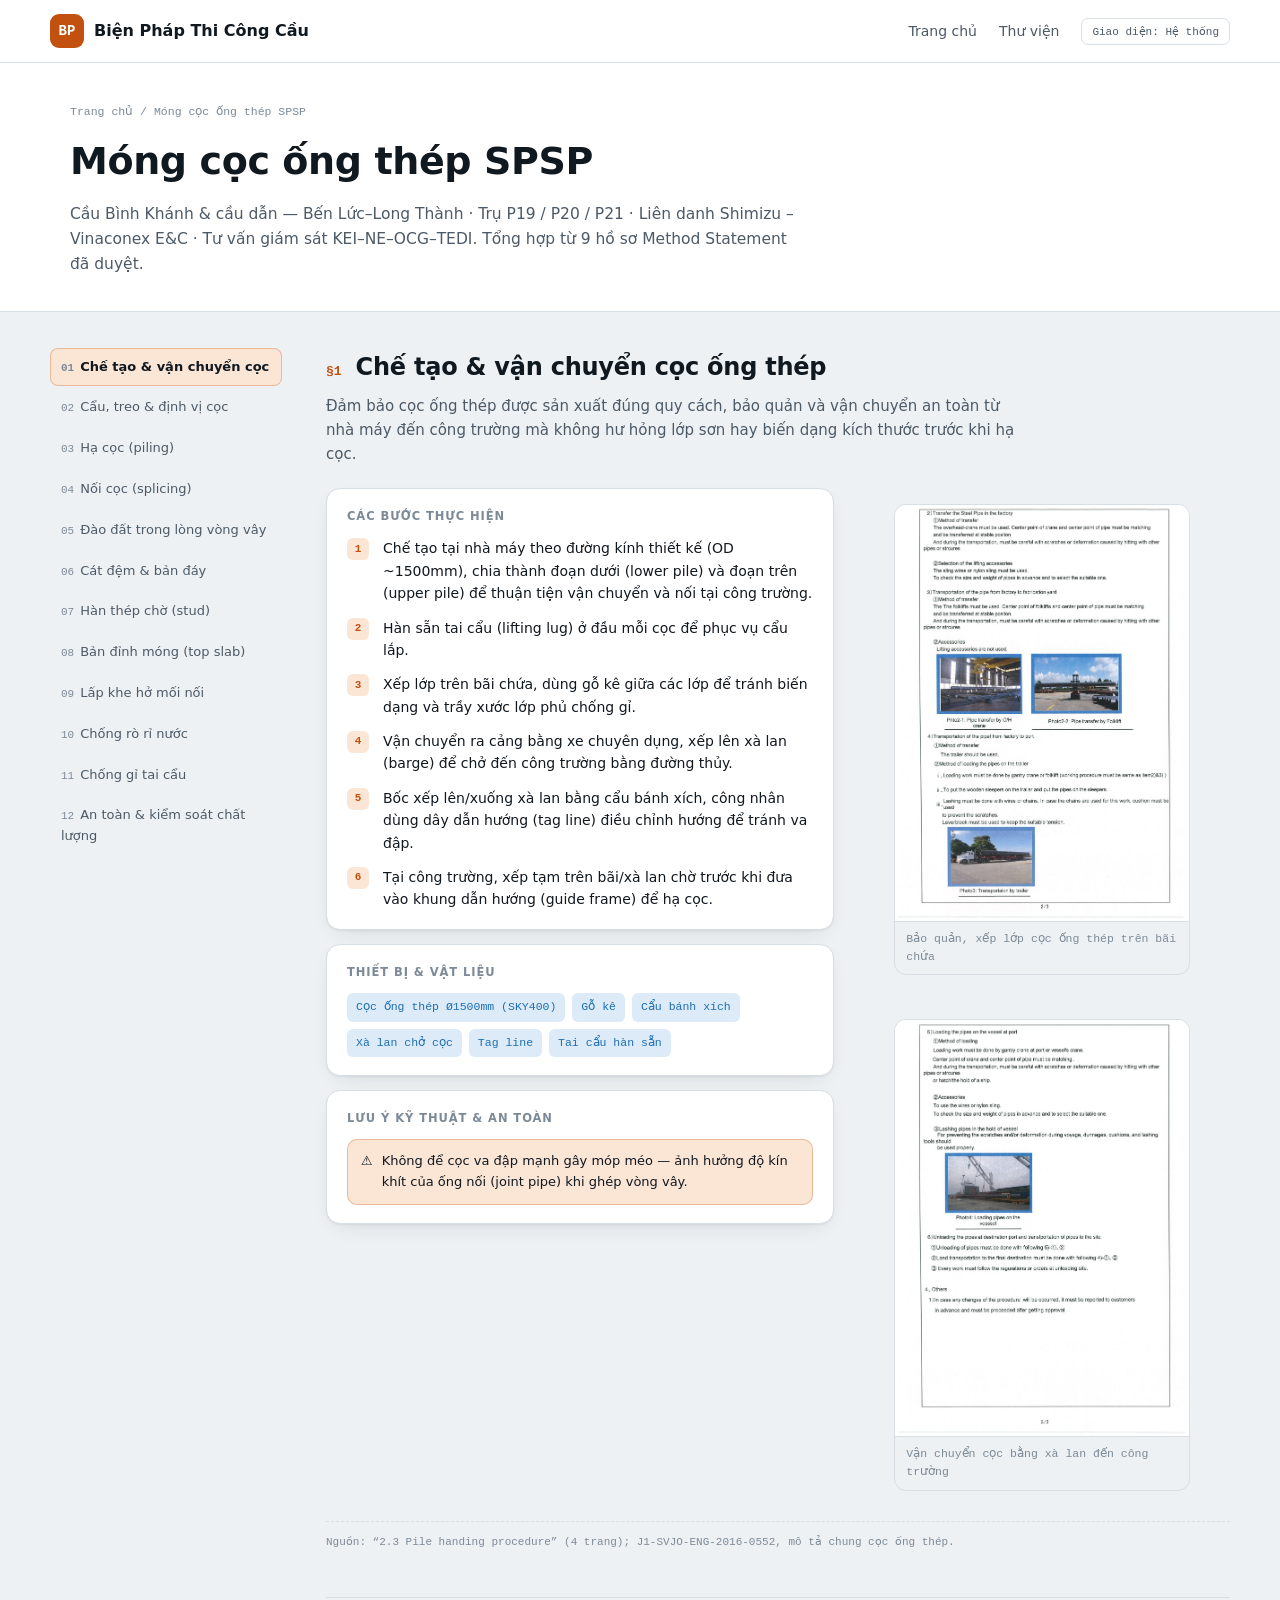
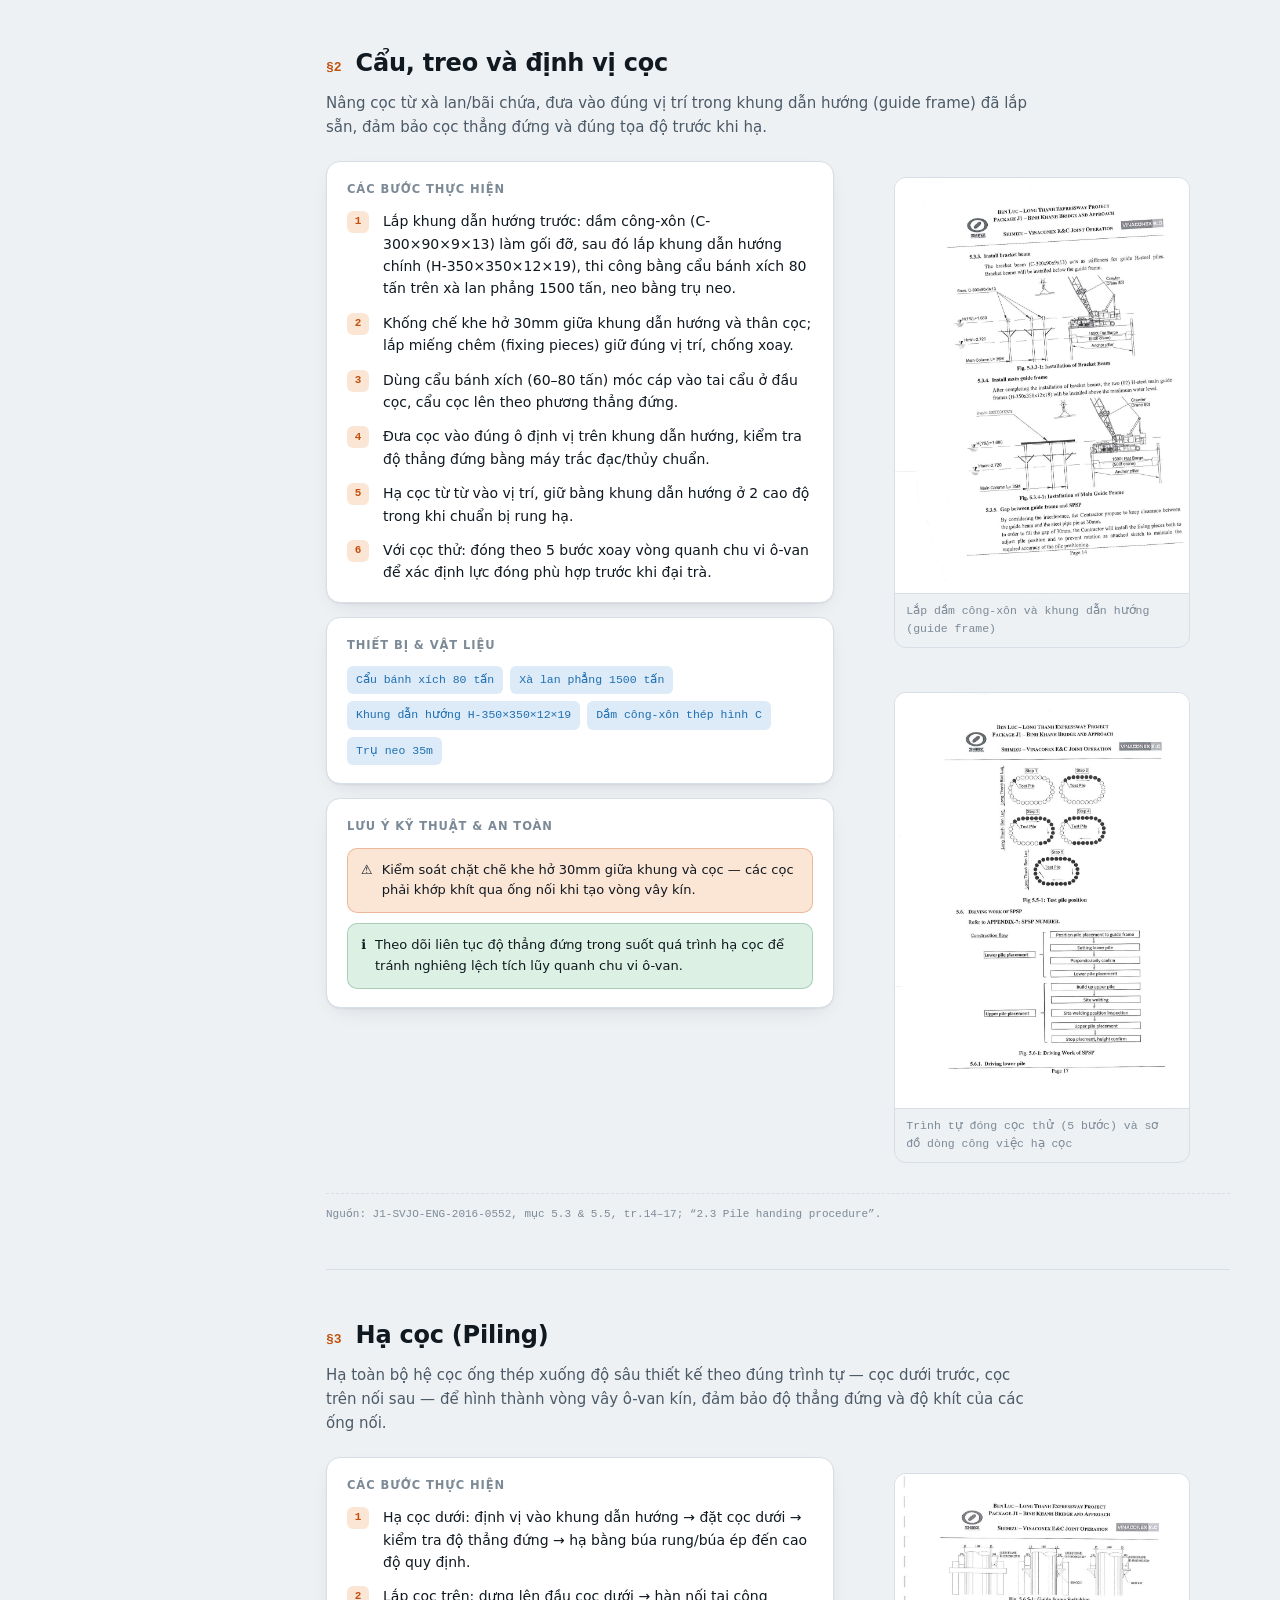
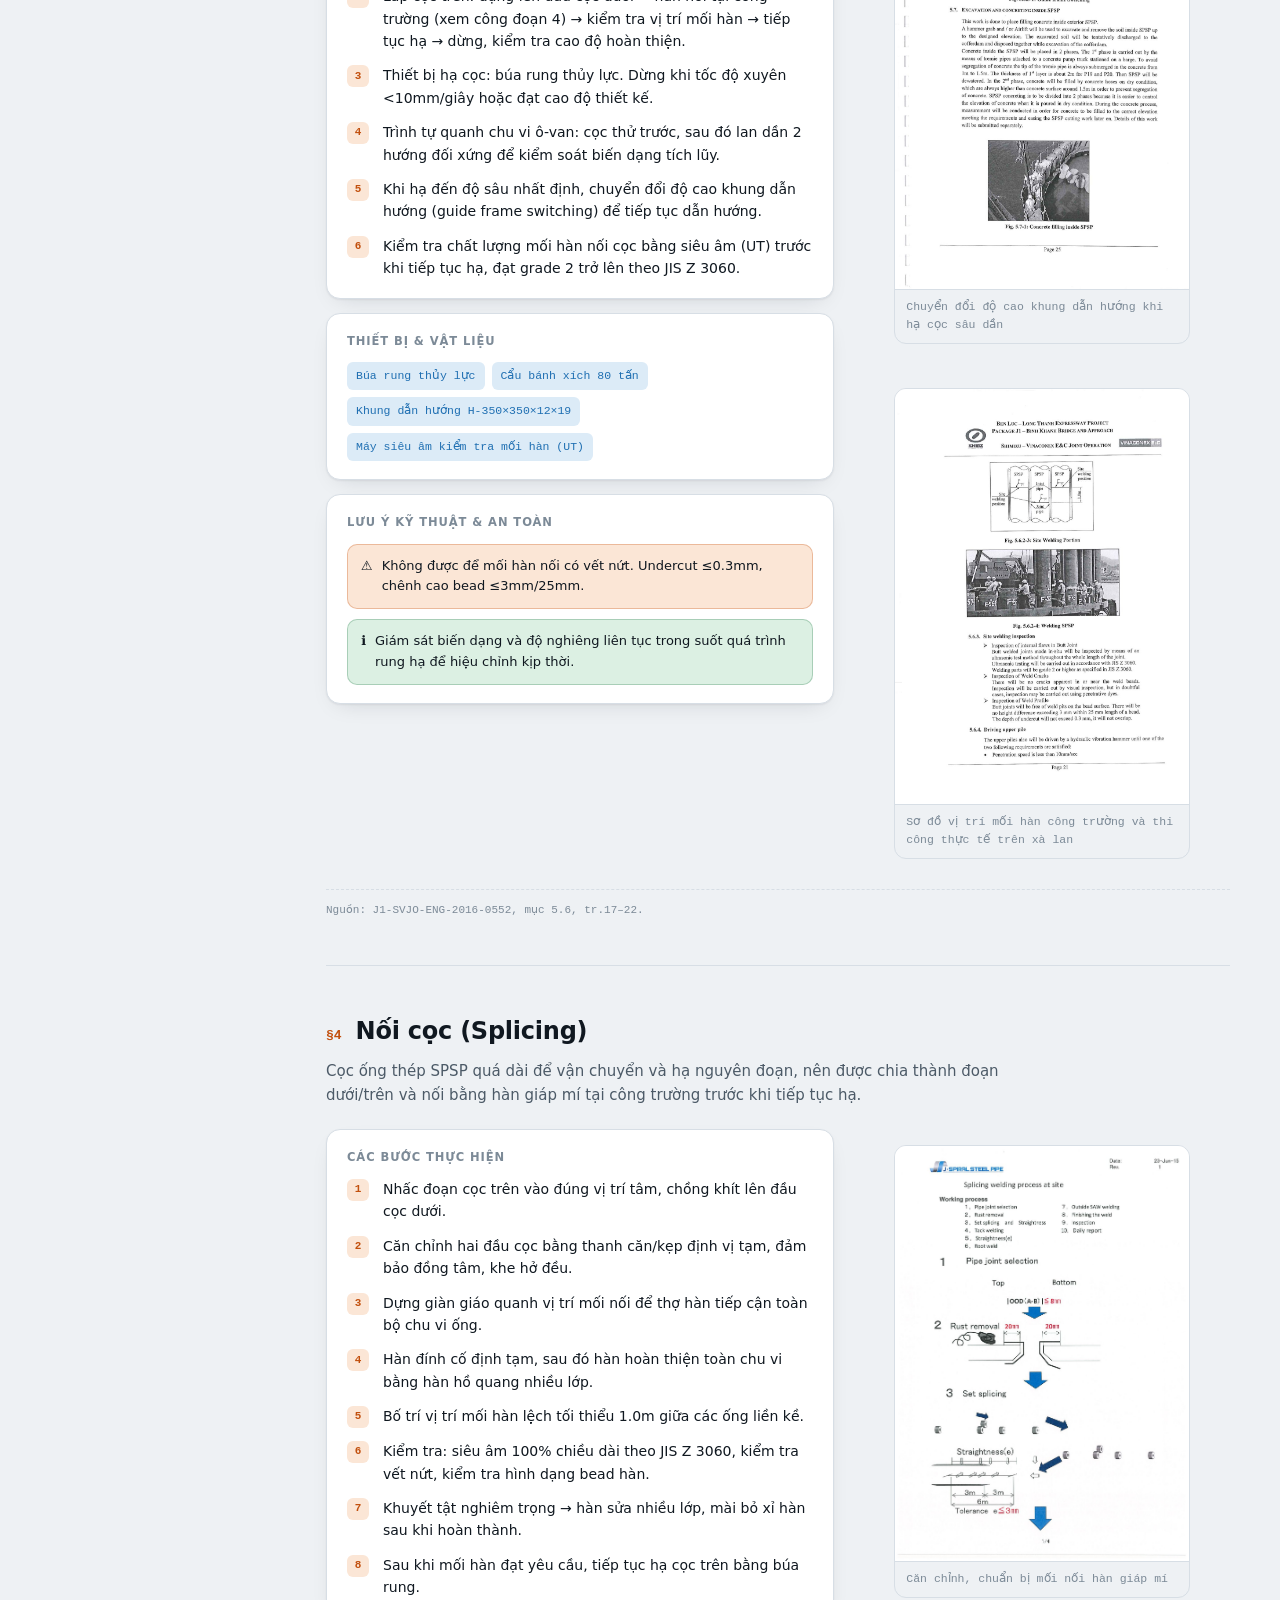
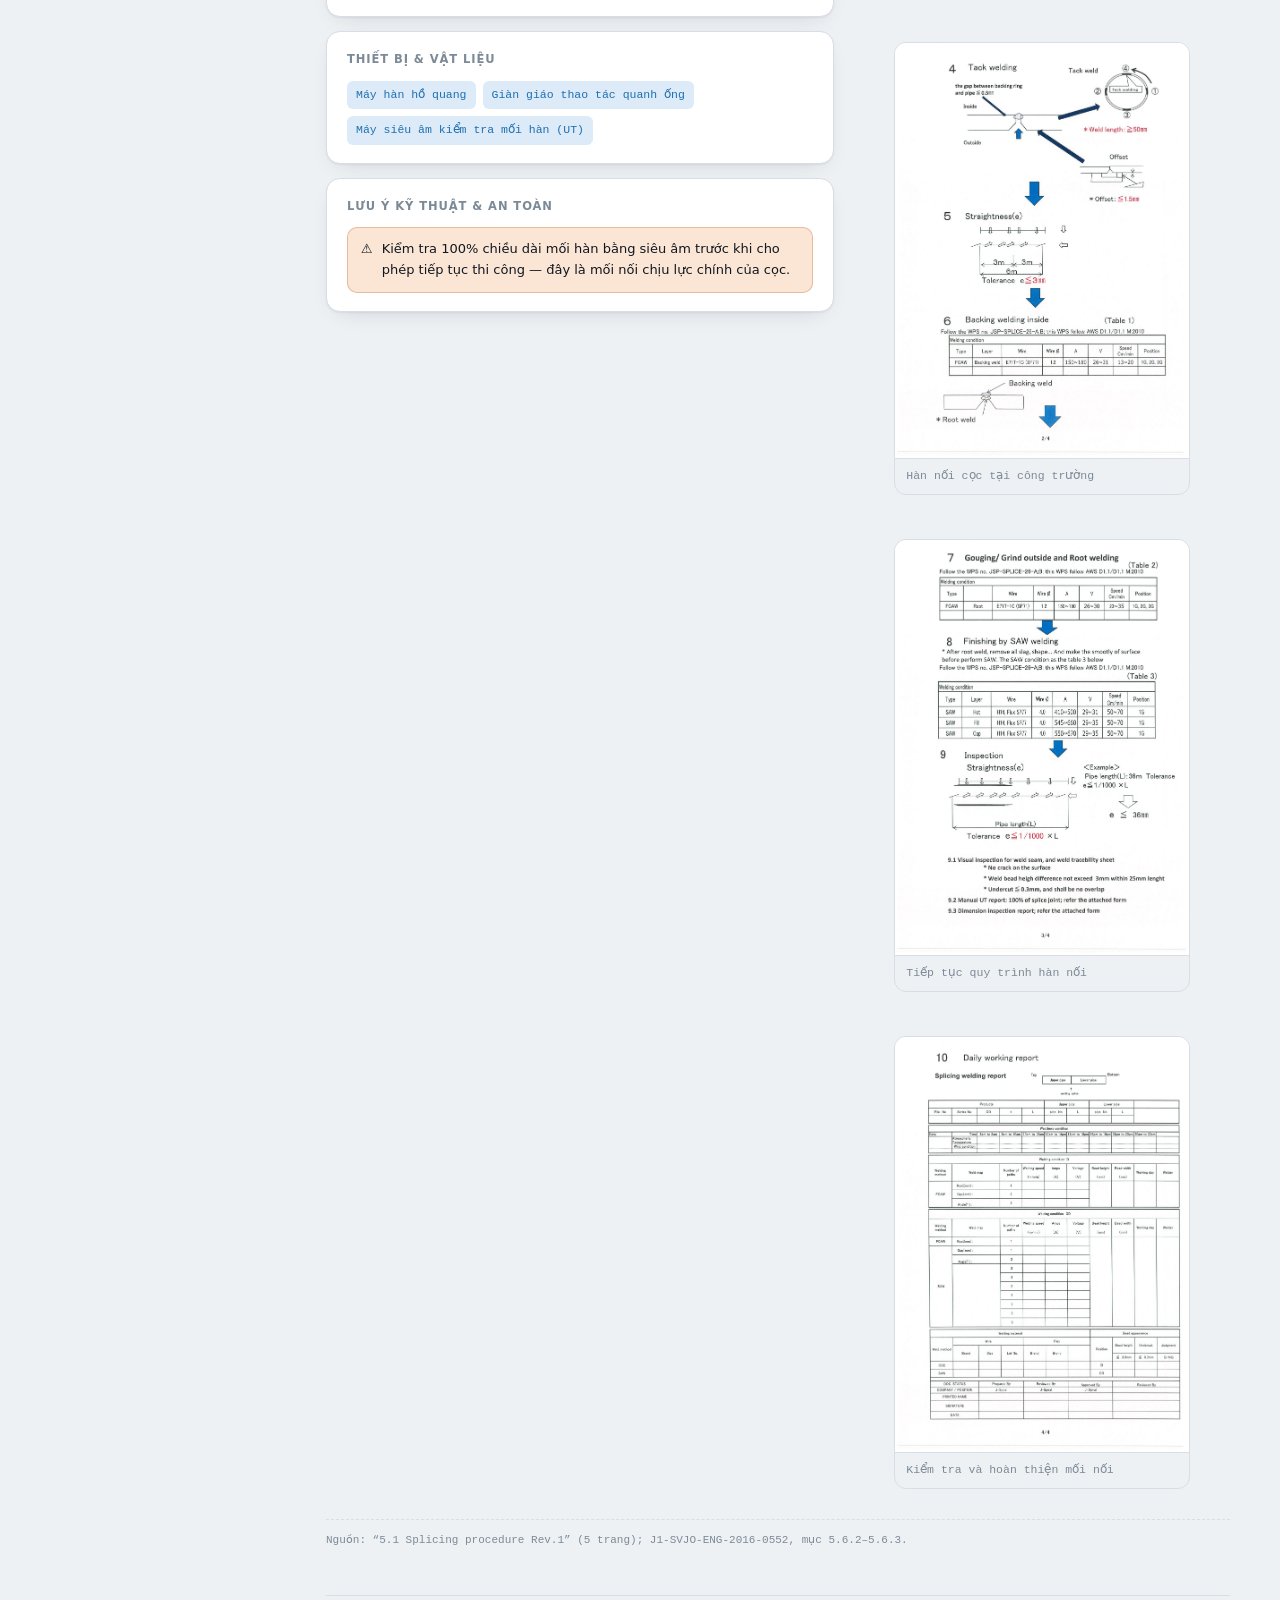
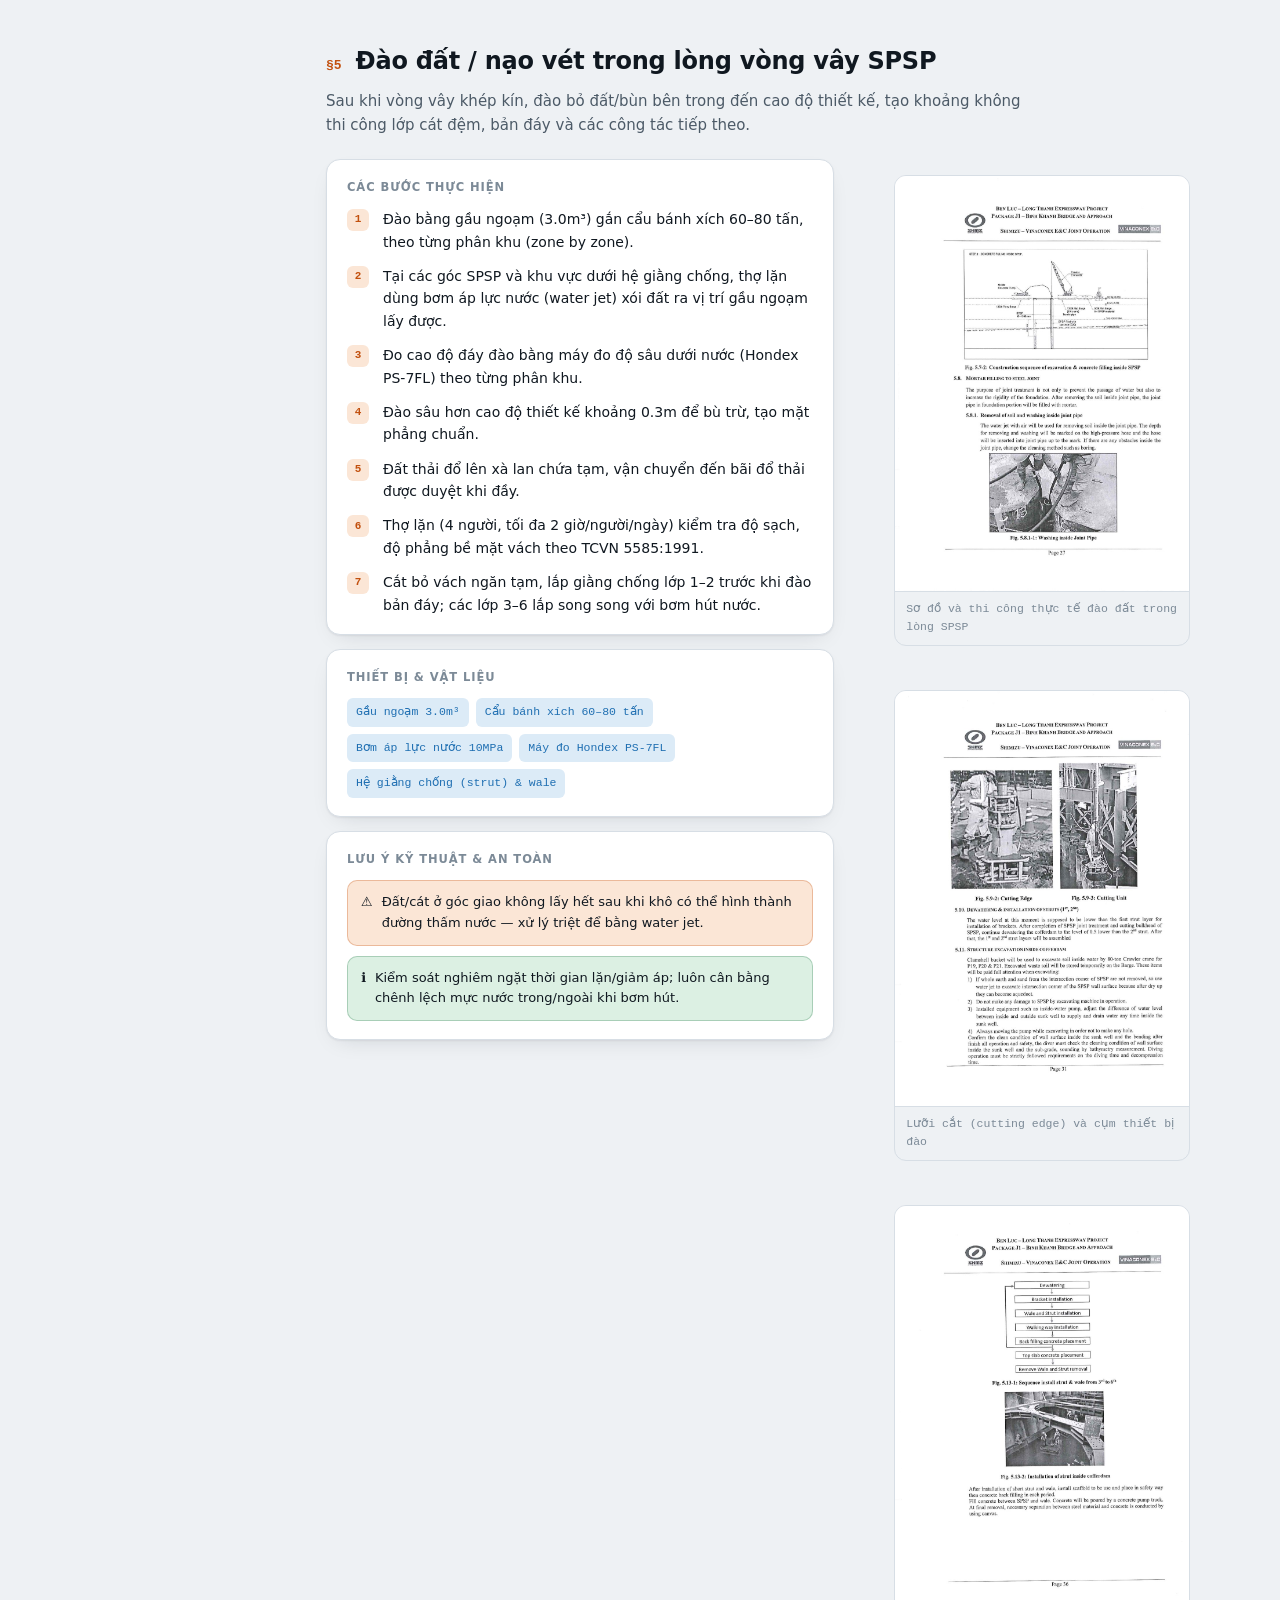
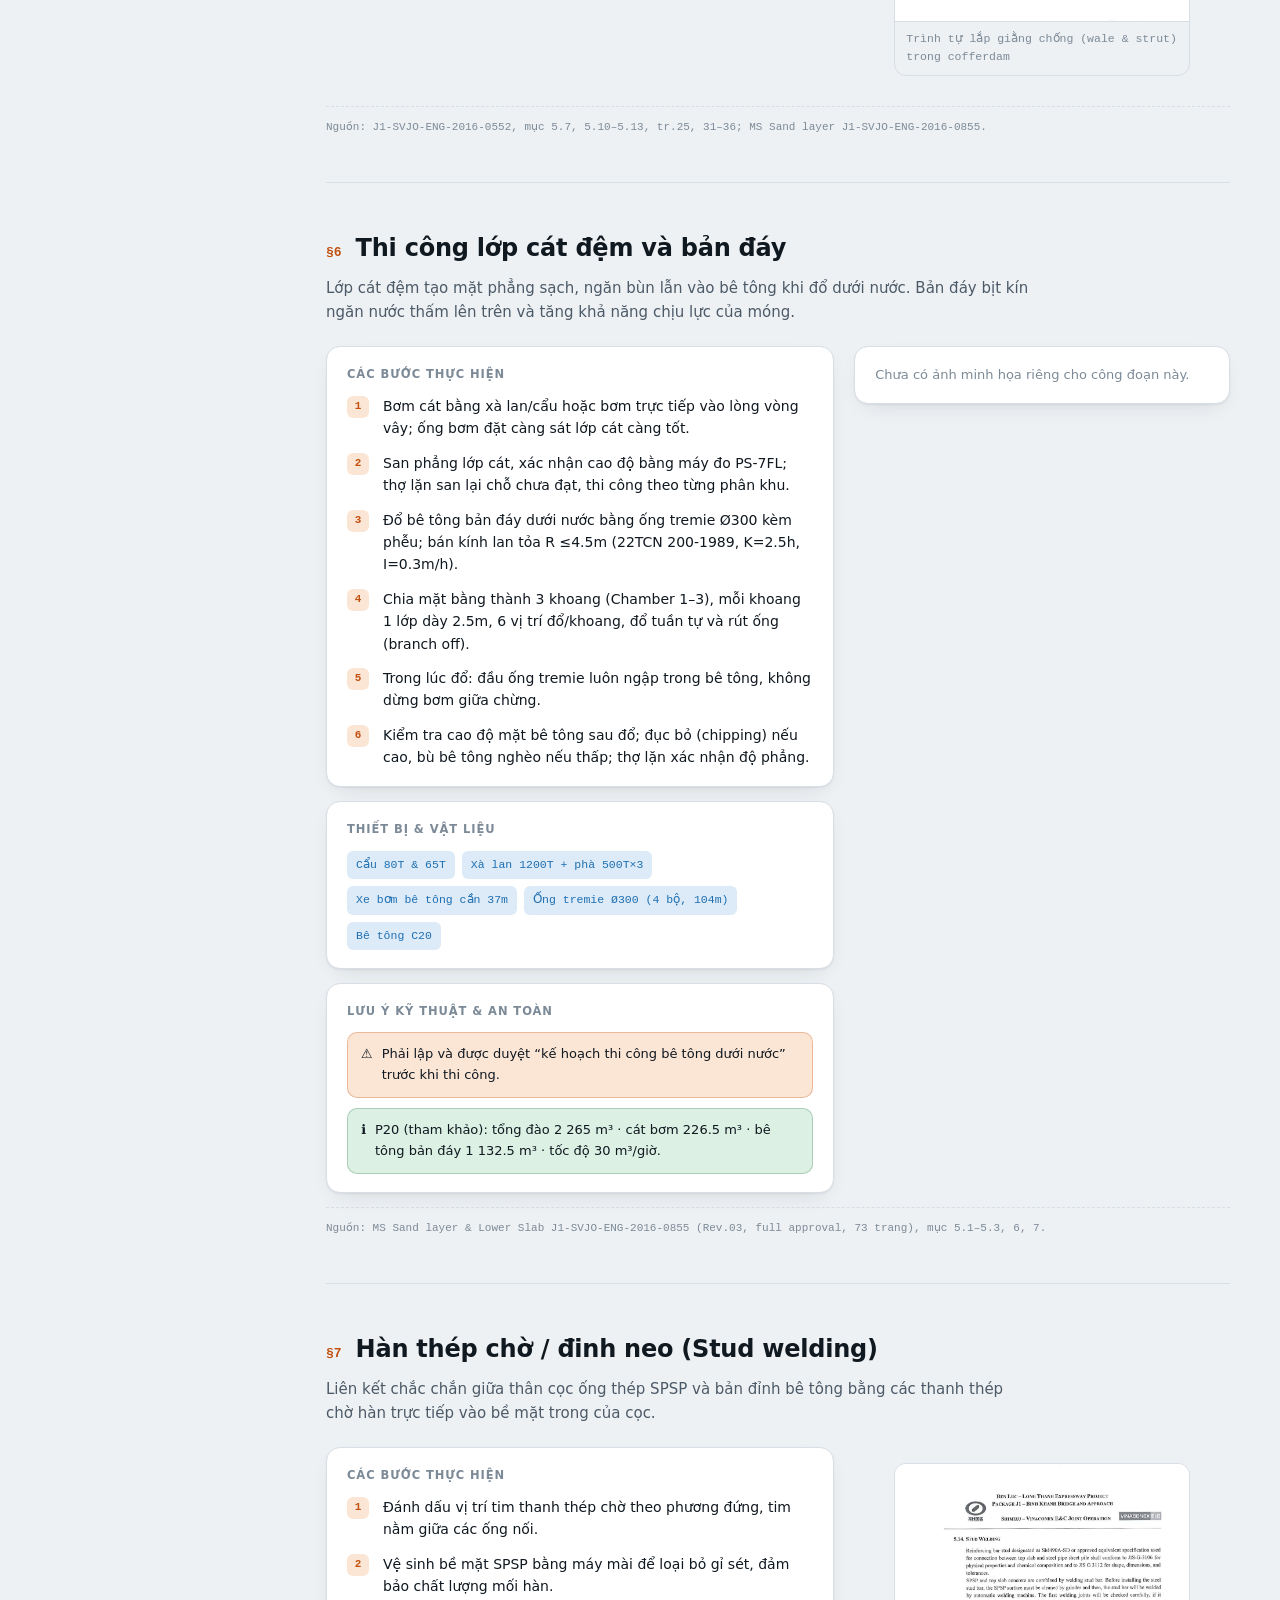
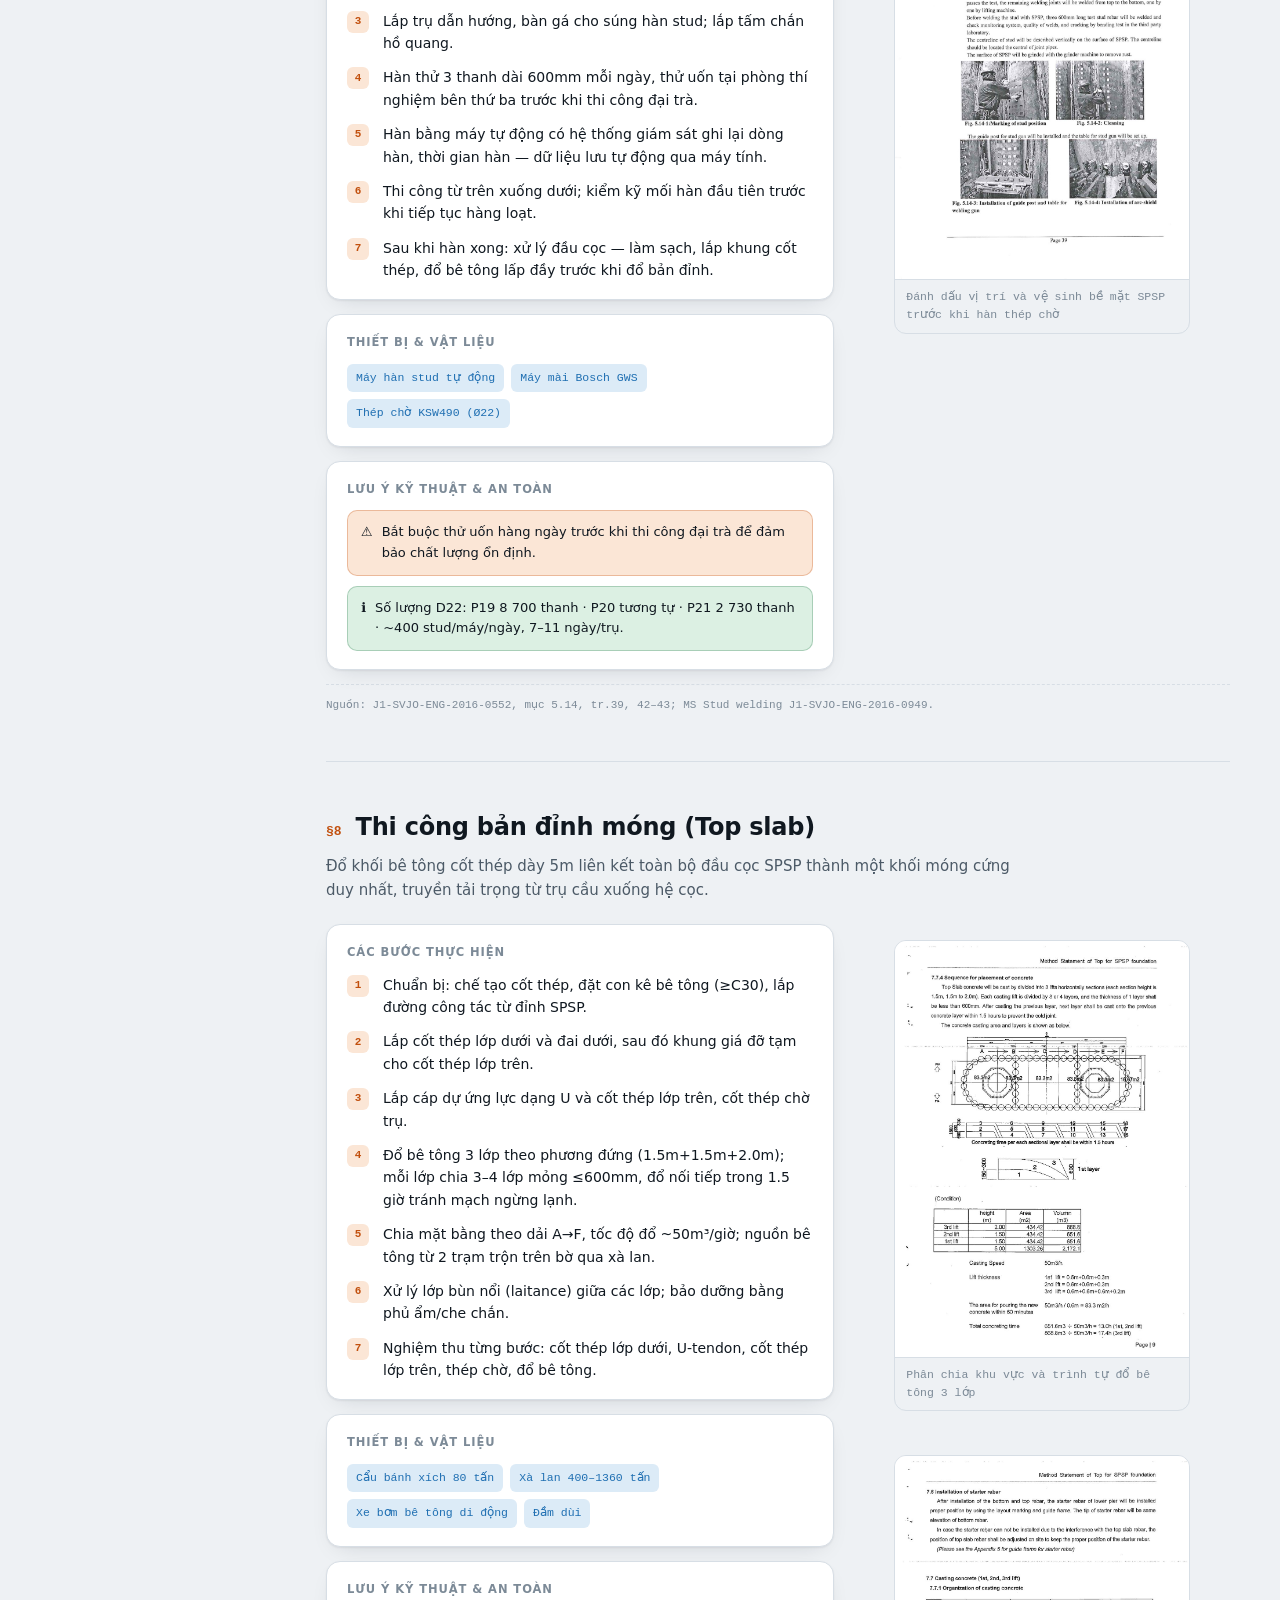
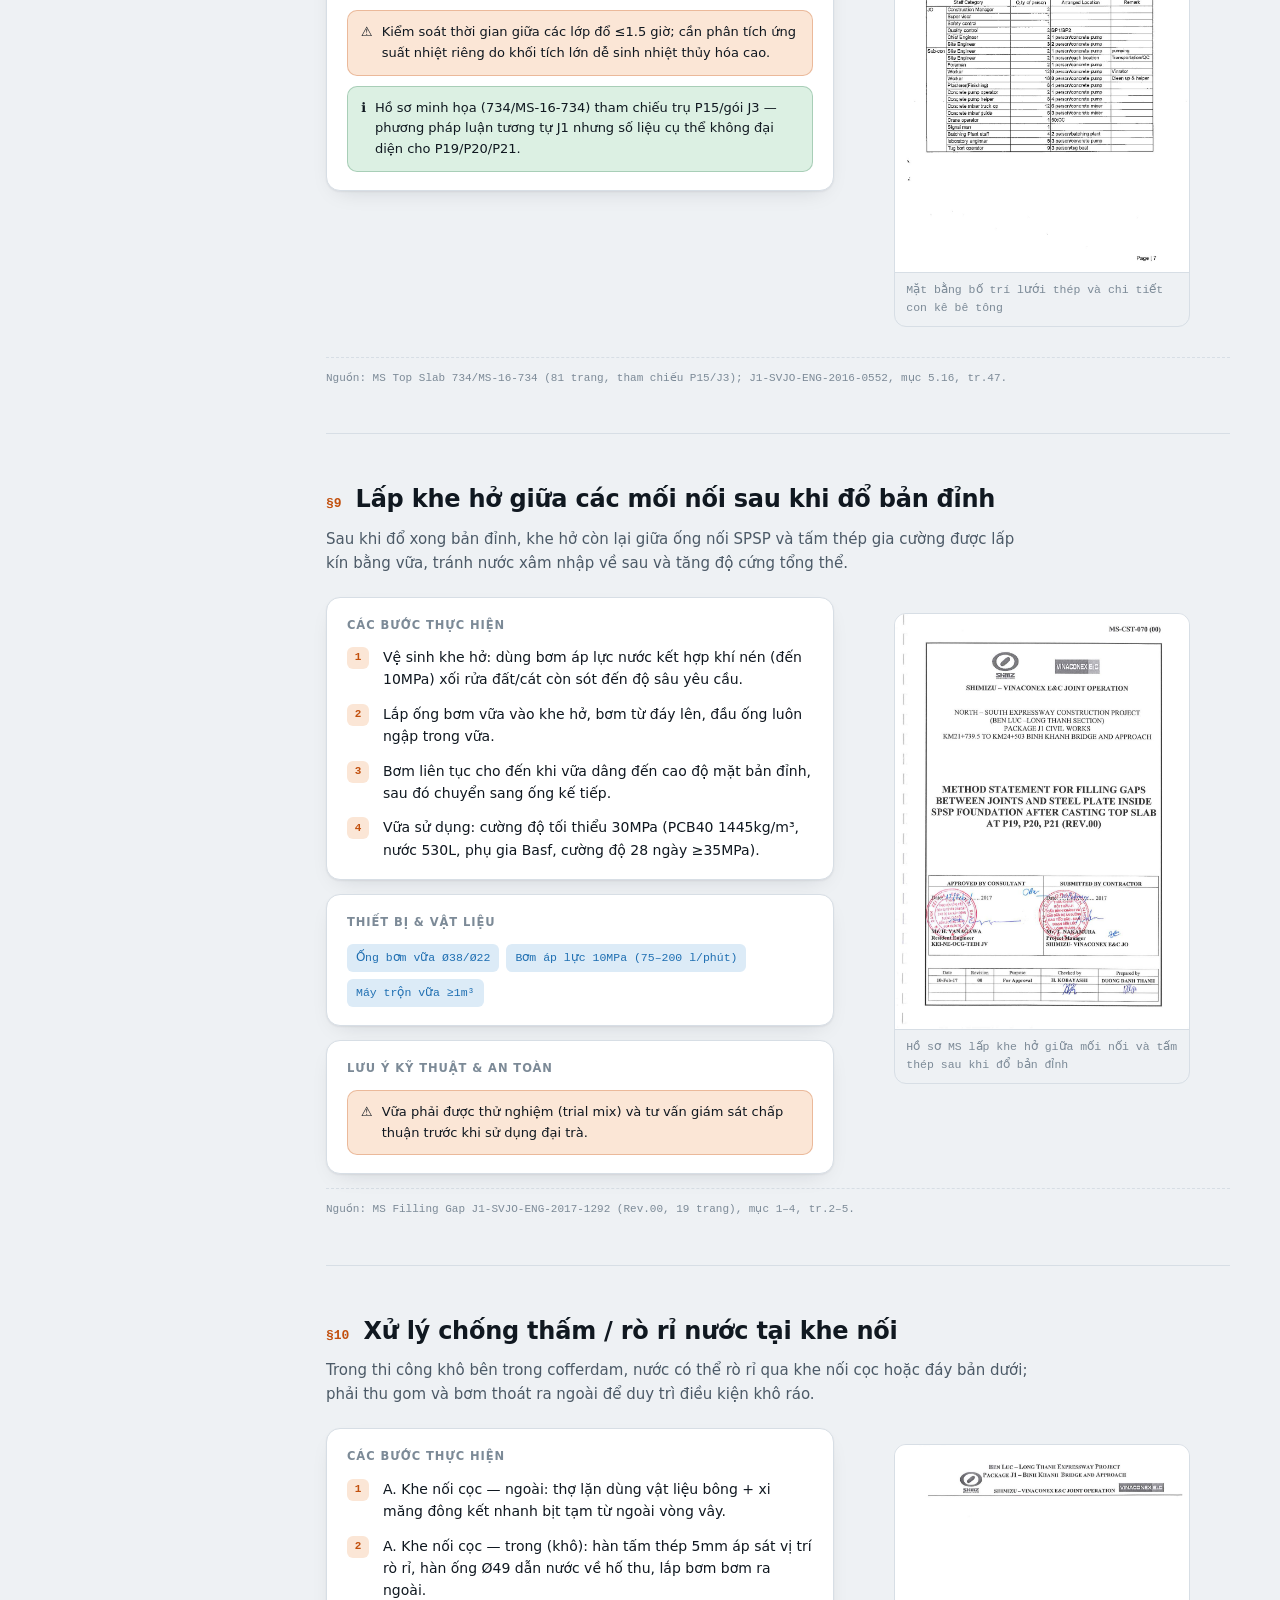
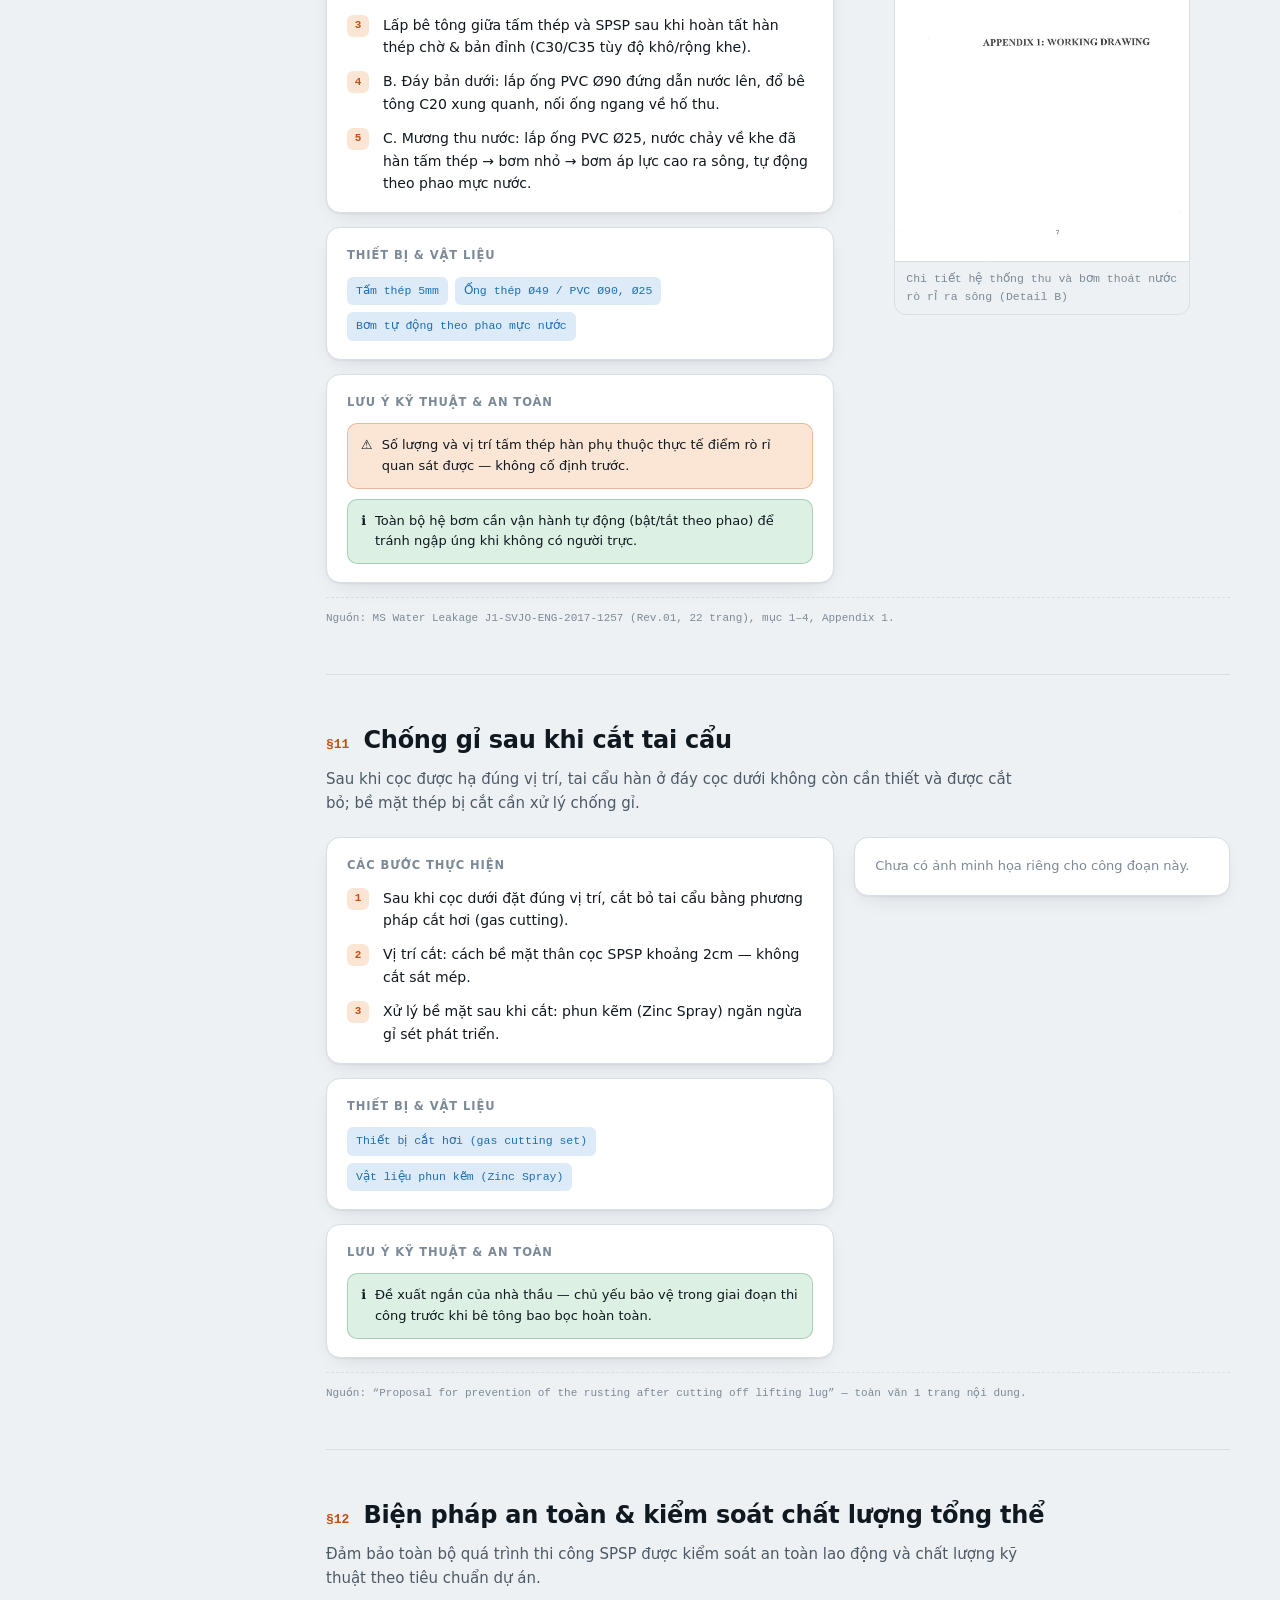
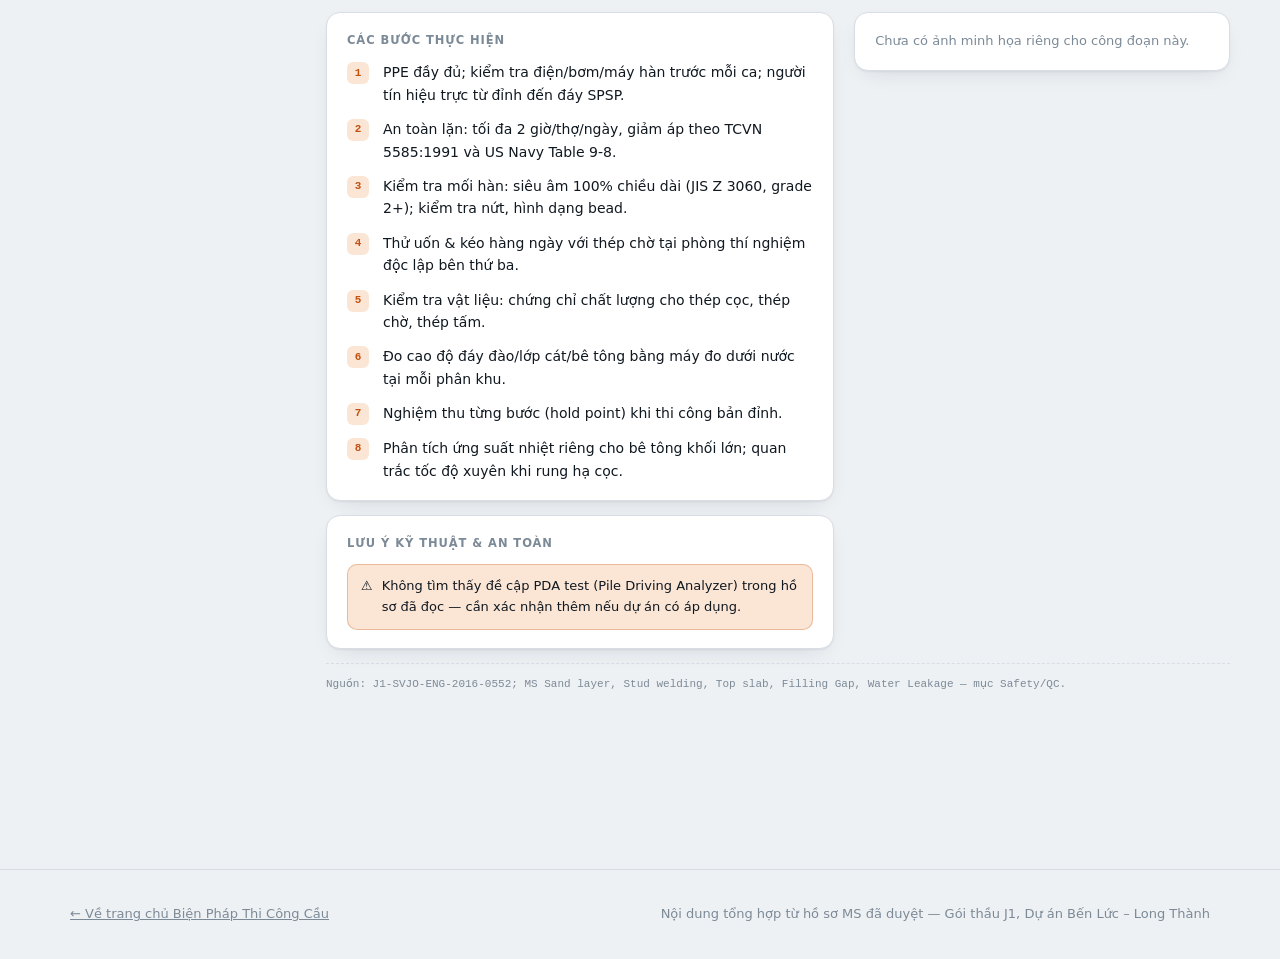
==== commit 978f85b7: "Add files via upload" ====
--- a/mong-spsp.html
+++ b/mong-spsp.html
@@ -20,6 +20,7 @@
     </a>
     <nav class="nav-links">
       <a href="index.html">Trang chủ</a>
+      <a href="thu-vien.html">Thư viện</a>
       <button class="theme-toggle" id="themeToggle" type="button">Giao diện: Hệ thống</button>
     </nav>
   </div>
--- a/assets/style.css
+++ b/assets/style.css
@@ -0,0 +1,268 @@
+:root{
+  color-scheme: light;
+  --bg: #eef1f4;
+  --bg-elev: #ffffff;
+  --card: #ffffff;
+  --card-border: #d7dee5;
+  --ink: #101820;
+  --ink-soft: #4c5a67;
+  --ink-mute: #7c8a97;
+  --accent: #c2500e;
+  --accent-dark:#a5430b;
+  --accent-soft: #fbe6d6;
+  --data: #1f6fb2;
+  --data-soft: #dcebf7;
+  --ok: #2f7d4f;
+  --ok-soft: #dcf0e3;
+  --line: #d7dee5;
+  --font-disp: 'IBM Plex Sans', system-ui, sans-serif;
+  --font-body: 'IBM Plex Sans', system-ui, sans-serif;
+  --font-mono: 'IBM Plex Mono', ui-monospace, monospace;
+  --shadow: 0 1px 2px rgba(16,24,32,.06), 0 8px 24px -12px rgba(16,24,32,.18);
+}
+@media (prefers-color-scheme: dark){
+  :root:not([data-theme="light"]){
+    color-scheme: dark;
+    --bg: #0e1520;
+    --bg-elev: #121b28;
+    --card: #131d2b;
+    --card-border: #253345;
+    --ink: #e9eef3;
+    --ink-soft: #aebccb;
+    --ink-mute: #7c8ea0;
+    --accent: #e8823c;
+    --accent-dark:#f0995f;
+    --accent-soft: #2a1d10;
+    --data: #5fa8e8;
+    --data-soft: #12222f;
+    --ok: #5cc98a;
+    --ok-soft: #10261a;
+    --line: #253345;
+    --shadow: 0 1px 2px rgba(0,0,0,.4), 0 12px 32px -16px rgba(0,0,0,.6);
+  }
+}
+:root[data-theme="dark"]{
+  color-scheme: dark;
+  --bg: #0e1520;
+  --bg-elev: #121b28;
+  --card: #131d2b;
+  --card-border: #253345;
+  --ink: #e9eef3;
+  --ink-soft: #aebccb;
+  --ink-mute: #7c8ea0;
+  --accent: #e8823c;
+  --accent-dark:#f0995f;
+  --accent-soft: #2a1d10;
+  --data: #5fa8e8;
+  --data-soft: #12222f;
+  --ok: #5cc98a;
+  --ok-soft: #10261a;
+  --line: #253345;
+  --shadow: 0 1px 2px rgba(0,0,0,.4), 0 12px 32px -16px rgba(0,0,0,.6);
+}
+*{box-sizing:border-box}
+html,body{margin:0;padding:0}
+body{
+  background:var(--bg);
+  color:var(--ink);
+  font-family:var(--font-body);
+  -webkit-font-smoothing:antialiased;
+  line-height:1.6;
+}
+a{color:var(--data)}
+img{max-width:100%;display:block}
+.wrap{max-width:1180px;margin:0 auto;padding:0 20px}
+
+/* ---------- Top nav ---------- */
+header.site{
+  position:sticky; top:0; z-index:50;
+  background:var(--bg-elev);
+  border-bottom:1px solid var(--line);
+}
+.nav{
+  display:flex; align-items:center; justify-content:space-between;
+  padding:14px 0;
+}
+.brand{display:flex; align-items:center; gap:10px; text-decoration:none; color:var(--ink)}
+.brand .mark{
+  width:34px;height:34px;border-radius:9px;
+  background:var(--accent); color:#fff;
+  display:flex;align-items:center;justify-content:center;
+  font-family:var(--font-mono); font-weight:700; font-size:14px;
+}
+.brand .name{font-weight:700; font-size:16px}
+.nav-links{display:flex; gap:22px; align-items:center; font-size:14px}
+.nav-links a{color:var(--ink-soft); text-decoration:none; font-weight:500}
+.nav-links a:hover{color:var(--accent)}
+.theme-toggle{
+  font-family:var(--font-mono); font-size:11px;
+  background:var(--card); border:1px solid var(--card-border);
+  color:var(--ink-soft); border-radius:7px; padding:6px 10px; cursor:pointer;
+}
+
+/* ---------- Hero ---------- */
+.hero{
+  padding: 56px 0 44px;
+  background: var(--bg-elev);
+  border-bottom:1px solid var(--line);
+}
+.hero .kicker{
+  font-family:var(--font-mono); font-size:12px; letter-spacing:.09em;
+  text-transform:uppercase; color:var(--accent); font-weight:600;
+}
+.hero h1{
+  font-size: clamp(30px, 5vw, 46px);
+  line-height:1.15; margin:12px 0 14px; font-weight:700; letter-spacing:-.02em;
+  max-width:16ch;
+}
+.hero p.lead{
+  font-size:17px; color:var(--ink-soft); max-width:62ch; margin:0 0 24px;
+}
+.hero-actions{display:flex; gap:12px; flex-wrap:wrap}
+.btn{
+  display:inline-flex; align-items:center; gap:8px;
+  padding:11px 18px; border-radius:9px; font-weight:600; font-size:14px;
+  text-decoration:none; border:1px solid transparent;
+}
+.btn-primary{background:var(--accent); color:#fff}
+.btn-primary:hover{background:var(--accent-dark)}
+.btn-outline{background:transparent; border-color:var(--card-border); color:var(--ink)}
+.btn-outline:hover{border-color:var(--accent); color:var(--accent)}
+
+/* ---------- Stat strip ---------- */
+.stats{
+  display:grid; grid-template-columns:repeat(auto-fit,minmax(160px,1fr));
+  gap:14px; margin-top:34px;
+}
+.stat{
+  background:var(--card); border:1px solid var(--card-border); border-radius:12px;
+  padding:16px 18px; box-shadow:var(--shadow);
+}
+.stat .num{font-family:var(--font-mono); font-size:24px; font-weight:600; color:var(--accent)}
+.stat .lbl{font-size:12.5px; color:var(--ink-mute); margin-top:4px}
+
+/* ---------- Section ---------- */
+section{padding:52px 0}
+.section-head{max-width:70ch; margin-bottom:32px}
+.section-head .eyebrow{
+  font-family:var(--font-mono); font-size:11.5px; letter-spacing:.09em;
+  text-transform:uppercase; color:var(--data); font-weight:600;
+}
+.section-head h2{font-size: clamp(24px,3.4vw,32px); margin:8px 0 10px; font-weight:700; letter-spacing:-.015em}
+.section-head p{color:var(--ink-soft); font-size:15.5px}
+
+/* ---------- Stage grid (index page) ---------- */
+.stage-grid{
+  display:grid; grid-template-columns:repeat(auto-fill,minmax(270px,1fr));
+  gap:16px;
+}
+.stage-card{
+  background:var(--card); border:1px solid var(--card-border); border-radius:14px;
+  padding:20px; box-shadow:var(--shadow); text-decoration:none; color:var(--ink);
+  display:flex; flex-direction:column; gap:10px;
+}
+.stage-card:hover{border-color:var(--accent)}
+.stage-card .num{
+  font-family:var(--font-mono); font-size:13px; font-weight:700; color:var(--accent);
+}
+.stage-card h3{margin:0; font-size:17px; font-weight:700; line-height:1.35}
+.stage-card p{margin:0; font-size:13.5px; color:var(--ink-mute); line-height:1.55}
+
+/* ---------- Video embed block ---------- */
+.video-block{
+  background:var(--card); border:1px solid var(--card-border); border-radius:16px;
+  padding:26px; box-shadow:var(--shadow);
+  display:grid; grid-template-columns: 1.1fr 0.9fr; gap:24px; align-items:center;
+}
+.video-block .ph{
+  aspect-ratio:16/9; background:var(--bg); border:1px dashed var(--card-border);
+  border-radius:12px; display:flex; align-items:center; justify-content:center;
+  color:var(--ink-mute); font-size:13px; text-align:center; padding:20px;
+}
+@media (max-width:760px){ .video-block{grid-template-columns:1fr} }
+
+/* ---------- Footer ---------- */
+footer.site{
+  border-top:1px solid var(--line); padding: 34px 0; margin-top:20px;
+  font-size:13px; color:var(--ink-mute);
+}
+footer.site a{color:var(--ink-mute)}
+.footer-row{display:flex; justify-content:space-between; flex-wrap:wrap; gap:12px}
+
+/* ---------- Detail page: stage layout ---------- */
+.stage-hero{
+  padding:40px 0 8px; background:var(--bg-elev); border-bottom:1px solid var(--line);
+}
+.crumb{font-family:var(--font-mono); font-size:11.5px; color:var(--ink-mute); margin-bottom:10px}
+.crumb a{color:var(--ink-mute); text-decoration:none}
+.crumb a:hover{color:var(--accent)}
+
+.toc{
+  position:sticky; top:70px;
+  display:flex; flex-direction:column; gap:2px;
+  max-height: calc(100vh - 100px); overflow-y:auto;
+  padding-right:8px;
+}
+.toc a{
+  display:block; padding:8px 10px; border-radius:8px; text-decoration:none;
+  color:var(--ink-soft); font-size:13px; border:1px solid transparent;
+}
+.toc a:hover{background:var(--data-soft)}
+.toc a.active{background:var(--accent-soft); color:var(--ink); font-weight:600; border-color:color-mix(in srgb, var(--accent) 30%, transparent)}
+.toc .n{font-family:var(--font-mono); color:var(--ink-mute); margin-right:6px; font-size:11px}
+
+.content-layout{
+  display:grid; grid-template-columns: 240px 1fr; gap:36px; align-items:start;
+  padding:36px 0 64px;
+}
+@media (max-width:900px){
+  .content-layout{grid-template-columns:1fr}
+  .toc{position:static; max-height:none; display:grid; grid-template-columns:repeat(2,1fr); gap:4px}
+}
+
+.stage-block{
+  scroll-margin-top: 84px;
+  padding-bottom:46px; margin-bottom:46px; border-bottom:1px solid var(--line);
+}
+.stage-block:last-child{border-bottom:none}
+.stage-block-head{display:flex; gap:14px; align-items:baseline; margin-bottom:6px; flex-wrap:wrap}
+.stage-block-head .idx{
+  font-family:var(--font-mono); font-size:13px; color:var(--accent); font-weight:700;
+}
+.stage-block-head h2{font-size:24px; margin:0; font-weight:700; letter-spacing:-.01em}
+.stage-purpose{color:var(--ink-soft); font-size:15px; max-width:74ch; margin:8px 0 22px}
+
+.grid2{display:grid; grid-template-columns:1.15fr 0.85fr; gap:20px; align-items:start}
+@media (max-width:760px){ .grid2{grid-template-columns:1fr} }
+
+.card{
+  background:var(--card); border:1px solid var(--card-border); border-radius:14px;
+  padding:18px 20px; box-shadow:var(--shadow);
+}
+.card + .card{margin-top:14px}
+.card h4{
+  margin:0 0 12px; font-size:11.5px; text-transform:uppercase; letter-spacing:.08em;
+  color:var(--ink-mute); font-weight:600;
+}
+ol.steps{margin:0; padding:0; list-style:none; counter-reset:step; display:flex; flex-direction:column; gap:12px}
+ol.steps li{counter-increment:step; display:grid; grid-template-columns:26px 1fr; gap:10px; font-size:14px}
+ol.steps li::before{
+  content:counter(step); font-family:var(--font-mono); font-weight:700; font-size:11px;
+  color:var(--accent); background:var(--accent-soft); width:22px;height:22px;border-radius:6px;
+  display:flex;align-items:center;justify-content:center; margin-top:1px;
+}
+.tag-row{display:flex; flex-wrap:wrap; gap:7px}
+.tag{
+  font-family:var(--font-mono); font-size:11.5px; background:var(--data-soft); color:var(--data);
+  border-radius:6px; padding:5px 9px;
+}
+.note{
+  display:flex; gap:9px; background:var(--accent-soft);
+  border:1px solid color-mix(in srgb, var(--accent) 30%, transparent);
+  border-radius:10px; padding:11px 13px; font-size:13px;
+}
+.note.ok{background:var(--ok-soft); border-color:color-mix(in srgb, var(--ok) 30%, transparent)}
+.figure{border-radius:12px; overflow:hidden; border:1px solid var(--card-border); background:var(--bg)}
+.figure figcaption{padding:8px 11px; font-size:11.5px; color:var(--ink-mute); border-top:1px solid var(--card-border); font-family:var(--font-mono)}
+.fig-stack{display:flex; flex-direction:column; gap:12px}
+.src-line{font-family:var(--font-mono); font-size:11px; color:var(--ink-mute); padding-top:12px; margin-top:14px; border-top:1px dashed var(--line)}
